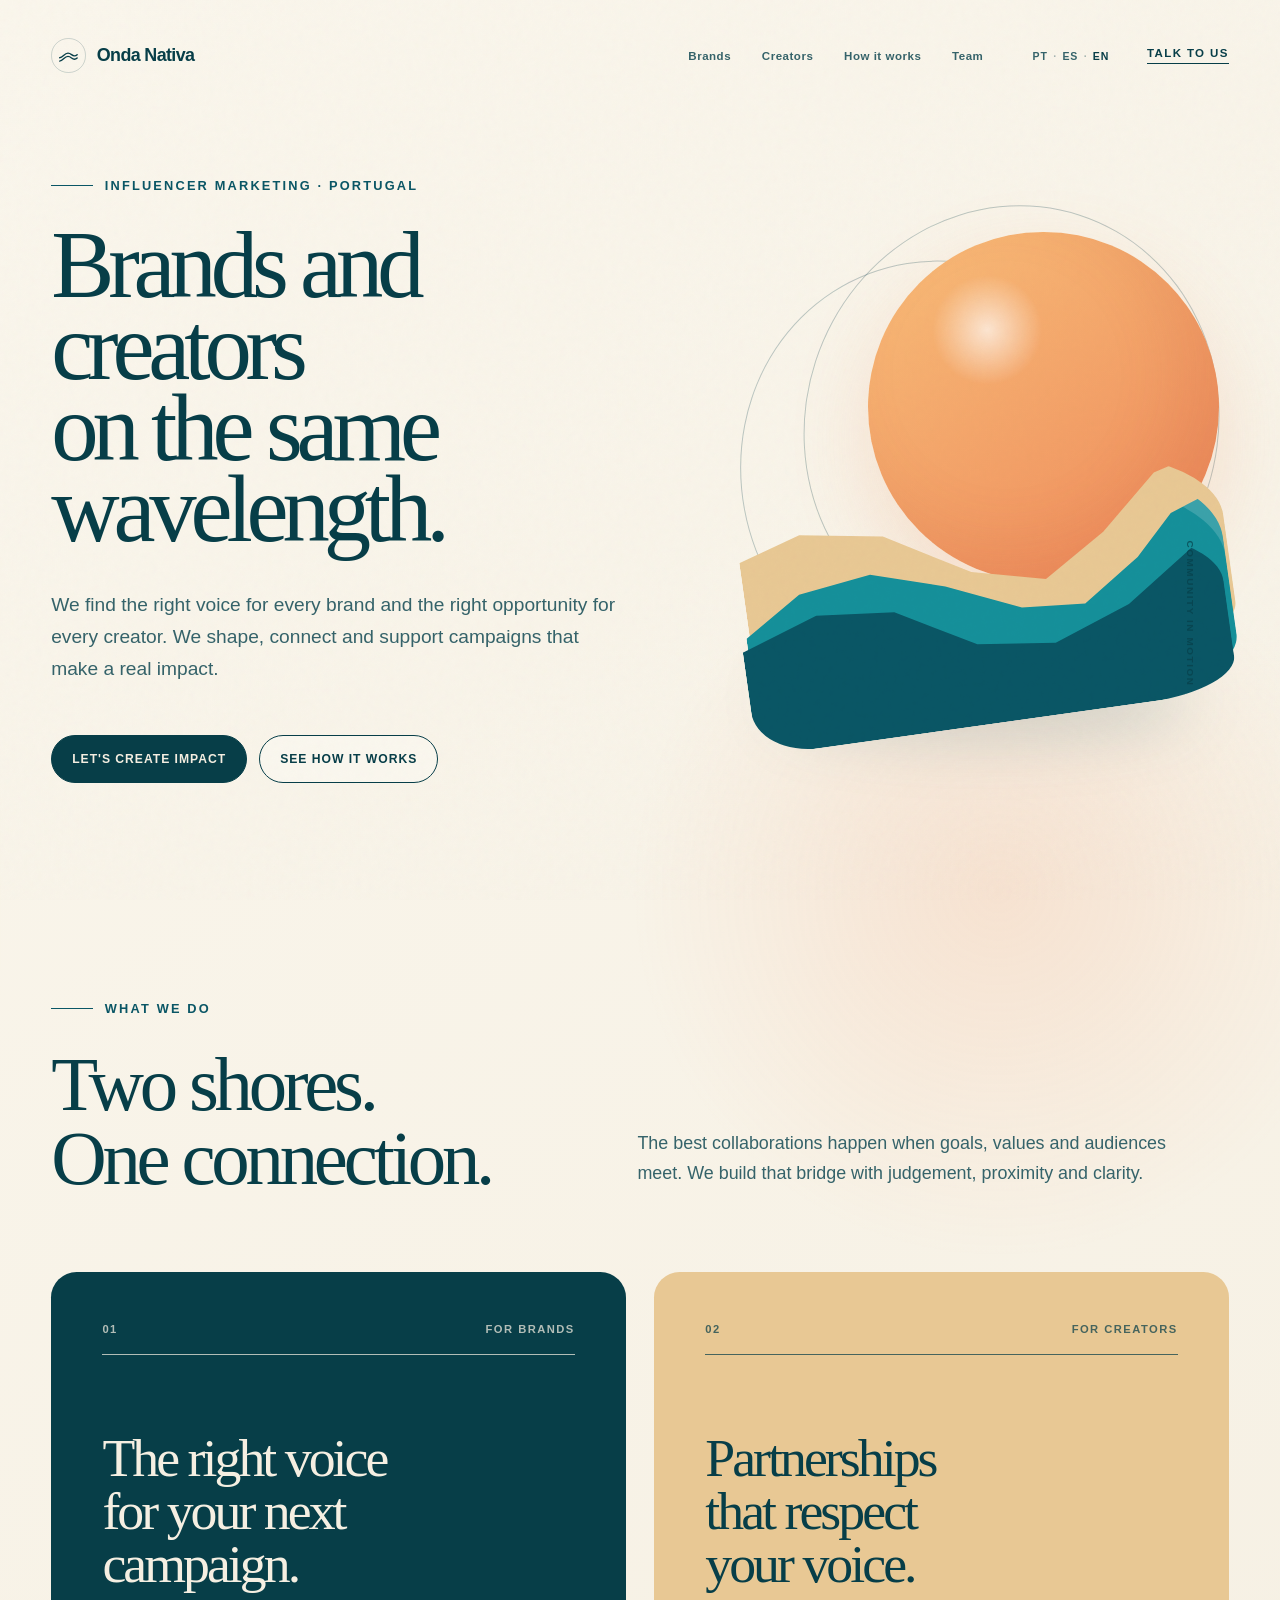
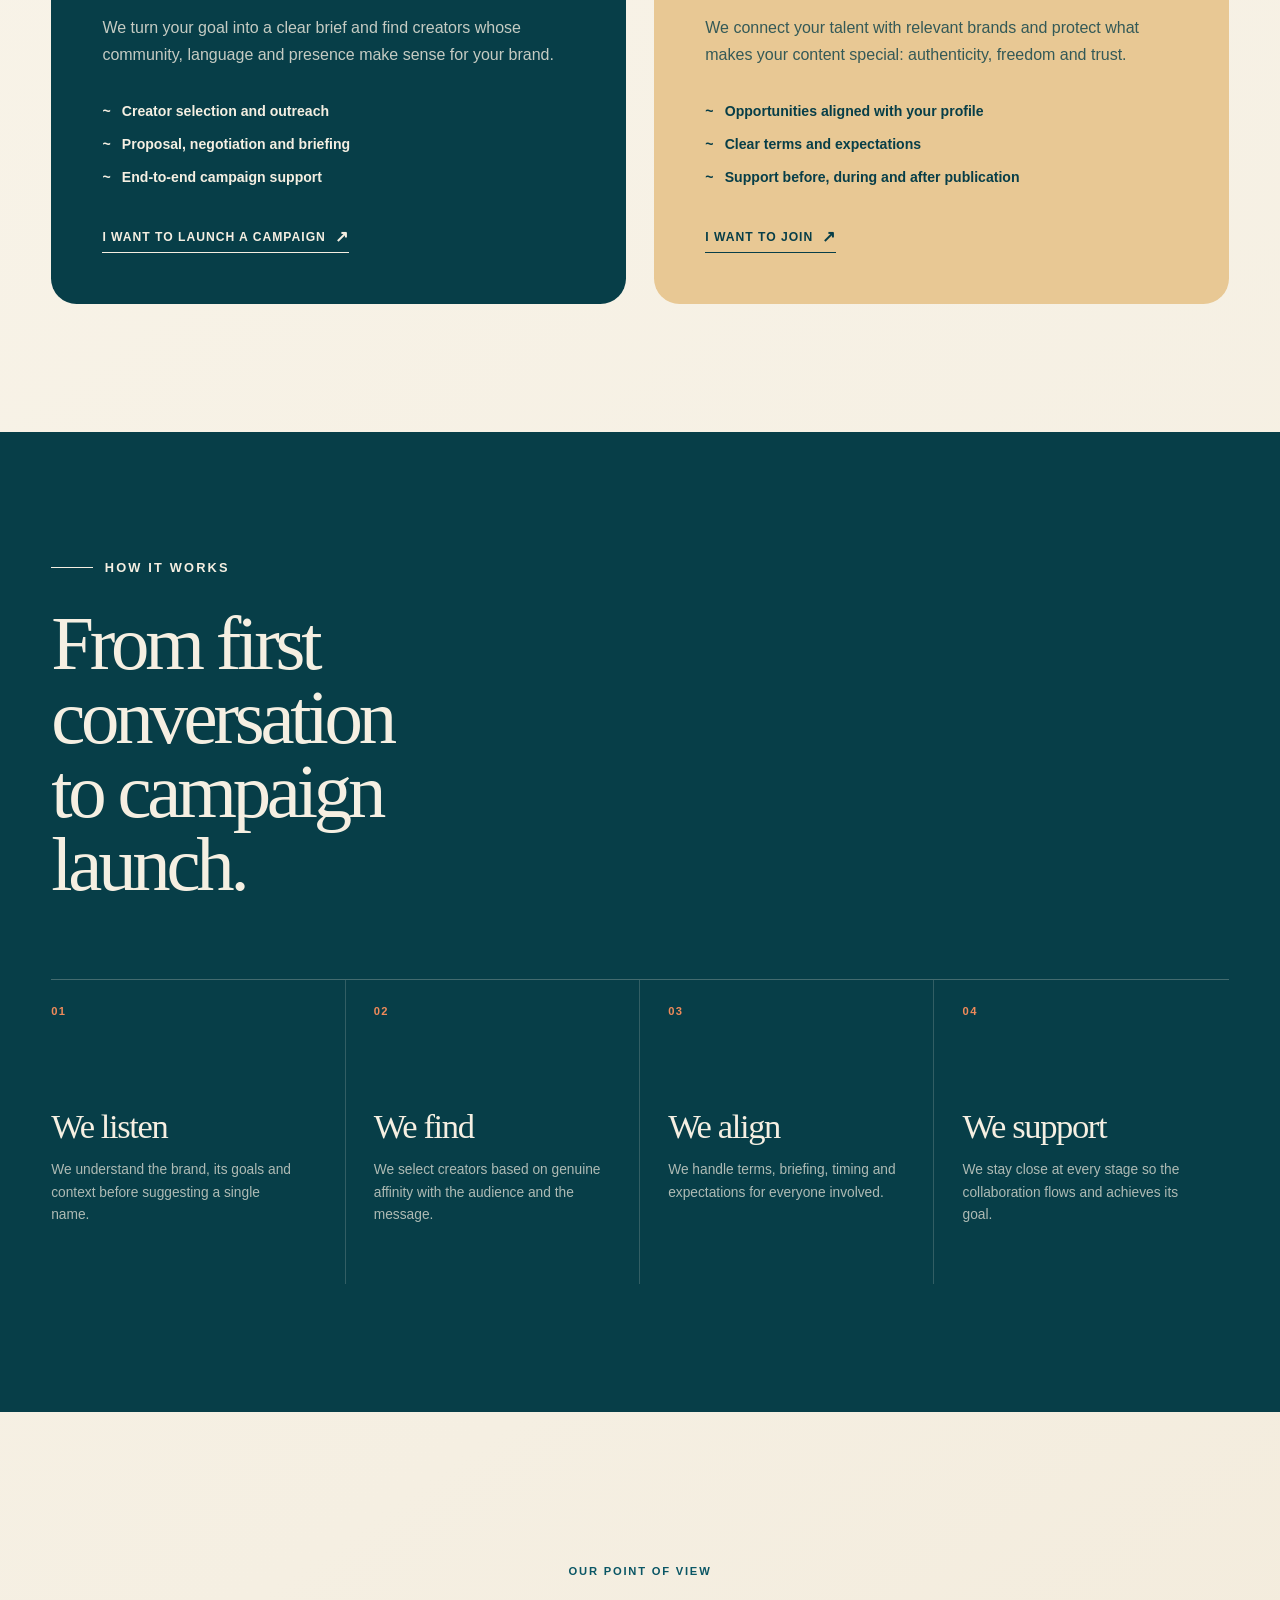
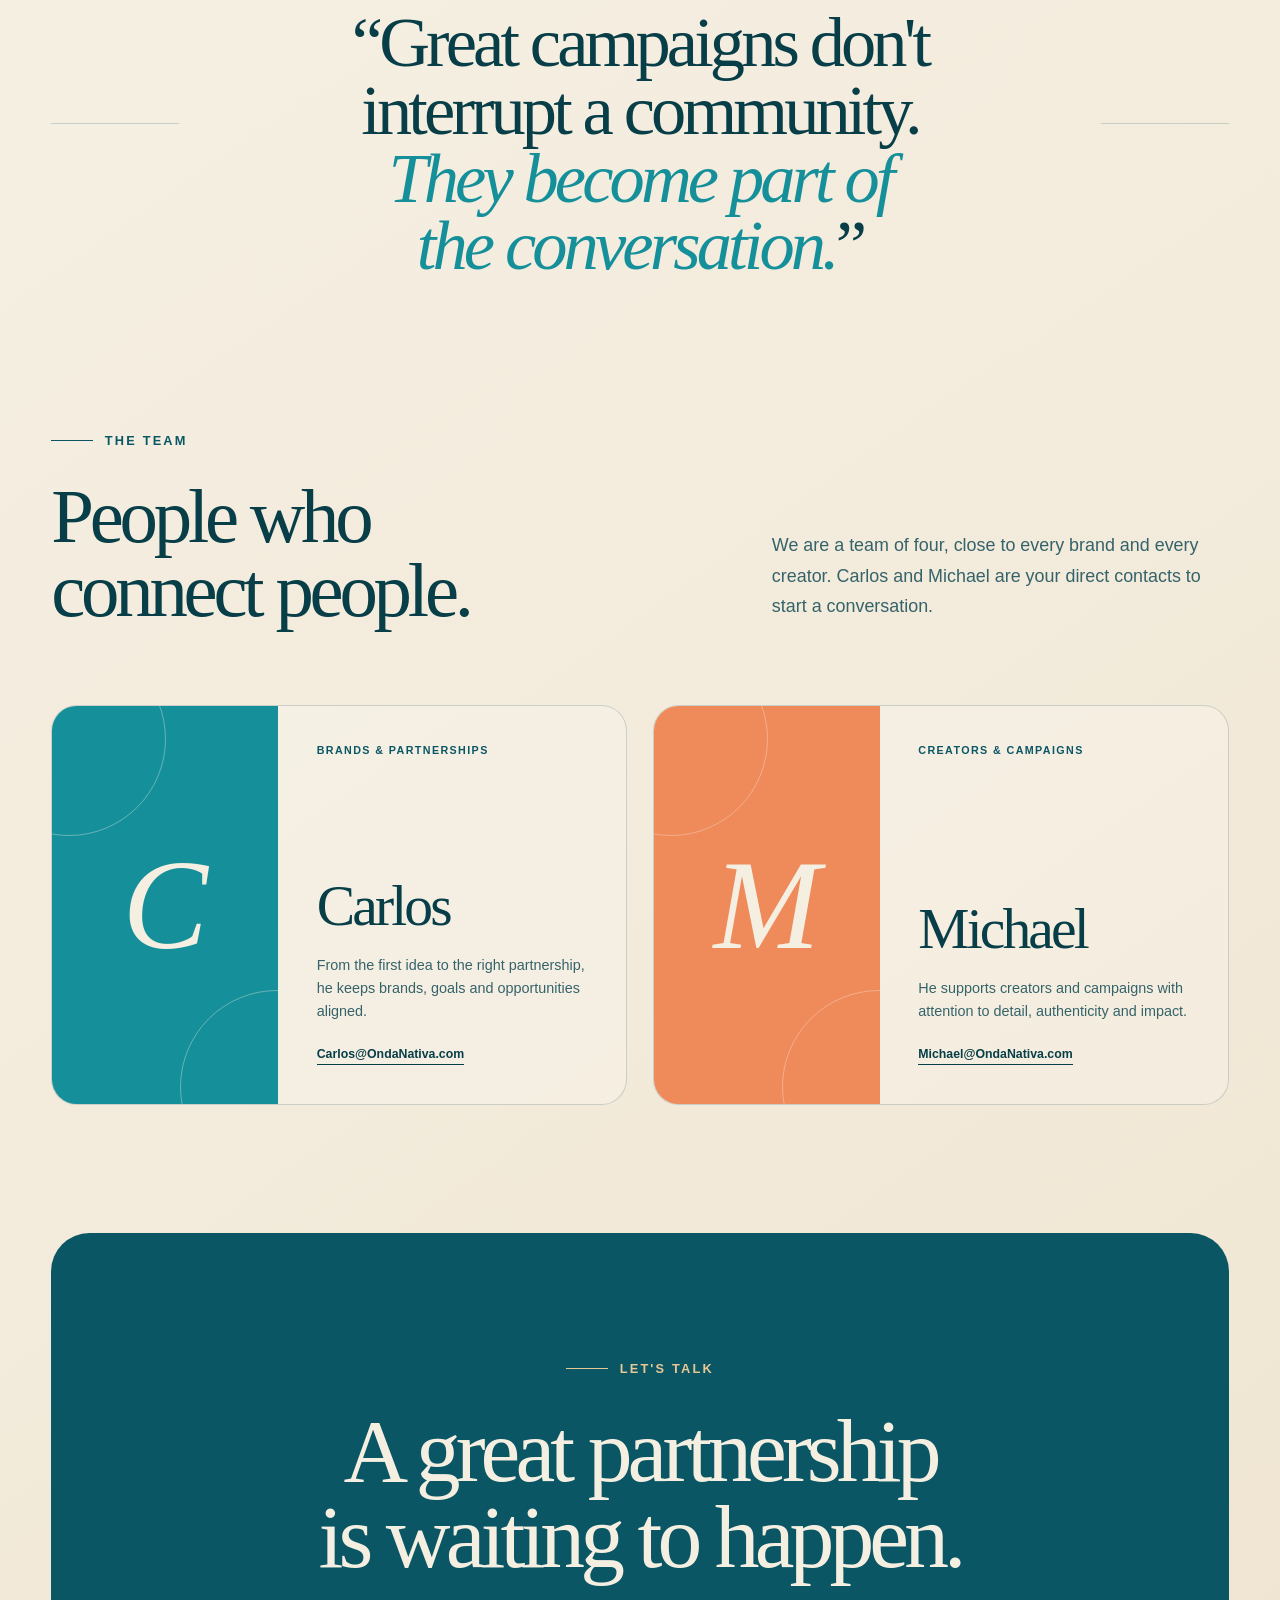
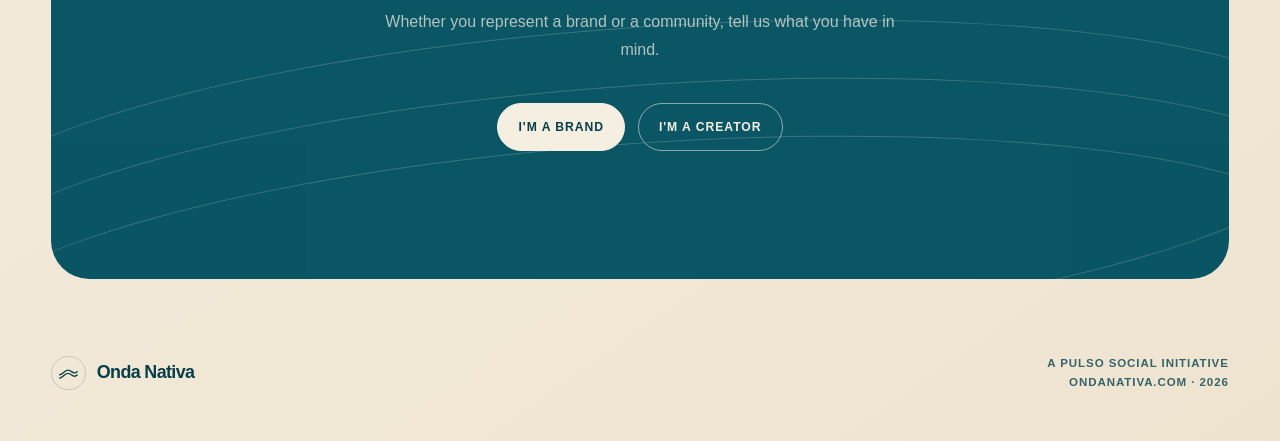
==== en/index.html @ 3ac91bf6 "Add automatic multilingual site" ====
<!doctype html>
<html lang="en">
  <head>
    <meta charset="utf-8" />
    <meta name="viewport" content="width=device-width, initial-scale=1" />
    <meta name="theme-color" content="#0a4e59" />
    <meta
      name="description"
      content="Onda Nativa connects brands with creators and turns strong partnerships into campaigns with real impact."
    />

    <meta property="og:type" content="website" />
    <meta property="og:locale" content="en_GB" />
    <meta property="og:url" content="https://ondanativa.com/en/" />
    <meta property="og:site_name" content="Onda Nativa" />
    <meta property="og:title" content="Onda Nativa · Brands and creators on the same wavelength" />
    <meta
      property="og:description"
      content="We connect brands with creators and support every campaign from first contact to final result."
    />
    <meta property="og:image" content="https://ondanativa.com/assets/og.png" />
    <meta property="og:image:width" content="1200" />
    <meta property="og:image:height" content="630" />
    <meta property="og:image:alt" content="Onda Nativa — A new wave is taking shape." />

    <meta name="twitter:card" content="summary_large_image" />
    <meta name="twitter:title" content="Onda Nativa · Brands and creators on the same wavelength" />
    <meta
      name="twitter:description"
      content="We connect brands with creators and support every campaign from first contact to final result."
    />
    <meta name="twitter:image" content="https://ondanativa.com/assets/og.png" />

    <title>Onda Nativa · Pulso Social</title>
    <link rel="canonical" href="https://ondanativa.com/en/" />
    <link rel="alternate" hreflang="pt" href="https://ondanativa.com/" />
    <link rel="alternate" hreflang="es" href="https://ondanativa.com/es/" />
    <link rel="alternate" hreflang="en" href="https://ondanativa.com/en/" />
    <link rel="alternate" hreflang="x-default" href="https://ondanativa.com/" />
    <link rel="icon" href="../assets/favicon.svg" type="image/svg+xml" />
    <link rel="stylesheet" href="../styles.css" />
    <script src="../language.js"></script>
  </head>

  <body>
    <a class="skip-link" href="#content">Skip to content</a>

    <div class="site-shell">
      <header class="site-header" aria-label="Header">
        <a class="brand" href="./" aria-label="Onda Nativa, home page">
          <span class="brand-mark" aria-hidden="true">
            <svg viewBox="0 0 48 48" role="img">
              <path d="M7 28.5c6.8 0 8.7-9 16.2-9 6 0 7.5 5.5 12.3 5.5 2.2 0 4-.9 5.5-2.4" />
              <path d="M7 35c6.8 0 8.7-9 16.2-9 6 0 7.5 5.5 12.3 5.5 2.2 0 4-.9 5.5-2.4" />
            </svg>
          </span>
          <span>Onda Nativa</span>
        </a>

        <nav class="site-nav" aria-label="Main navigation">
          <a href="#for-brands">Brands</a>
          <a href="#for-creators">Creators</a>
          <a href="#how-it-works">How it works</a>
          <a href="#team">Team</a>
        </nav>

        <div class="language-switcher" aria-label="Choose language">
          <a href="../" data-language="pt" lang="pt">PT</a>
          <span aria-hidden="true">·</span>
          <a href="../es/" data-language="es" lang="es">ES</a>
          <span aria-hidden="true">·</span>
          <a href="./" data-language="en" lang="en" aria-current="page">EN</a>
        </div>

        <a class="header-contact" href="mailto:carlos@ondanativa.com">Talk to us</a>
      </header>

      <main id="content">
        <section class="hero" aria-labelledby="main-title">
          <div class="hero-copy">
            <p class="eyebrow">Influencer marketing · Portugal</p>
            <h1 id="main-title">Brands and creators<br />on the same wavelength.</h1>
            <p class="intro">
              We find the right voice for every brand and the right opportunity for every creator.
              We shape, connect and support campaigns that make a real impact.
            </p>

            <div class="hero-actions" aria-label="Start a conversation">
              <a class="button button-primary" href="mailto:carlos@ondanativa.com?subject=I%20want%20to%20work%20with%20Onda%20Nativa">Let's create impact</a>
              <a class="button button-secondary" href="#how-it-works">See how it works</a>
            </div>
          </div>

          <div class="hero-art" aria-hidden="true">
            <div class="sun"></div>
            <div class="wave wave-back"></div>
            <div class="wave wave-middle"></div>
            <div class="wave wave-front"></div>
            <span class="orbit orbit-one"></span>
            <span class="orbit orbit-two"></span>
            <p class="art-note">community in motion</p>
          </div>
        </section>

        <section class="bridge-section page-section" aria-labelledby="bridge-title">
          <div class="section-heading">
            <p class="eyebrow">What we do</p>
            <h2 id="bridge-title">Two shores.<br />One connection.</h2>
            <p>
              The best collaborations happen when goals, values and audiences meet. We build that
              bridge with judgement, proximity and clarity.
            </p>
          </div>

          <div class="audience-grid">
            <article class="audience-card audience-card-brand" id="for-brands">
              <div class="card-topline">
                <span>01</span>
                <span>For brands</span>
              </div>
              <h3>The right voice for your next campaign.</h3>
              <p>
                We turn your goal into a clear brief and find creators whose community, language and
                presence make sense for your brand.
              </p>
              <ul>
                <li>Creator selection and outreach</li>
                <li>Proposal, negotiation and briefing</li>
                <li>End-to-end campaign support</li>
              </ul>
              <a class="text-link" href="mailto:carlos@ondanativa.com?subject=I%20am%20a%20brand%20planning%20a%20campaign">I want to launch a campaign <span aria-hidden="true">↗</span></a>
            </article>

            <article class="audience-card audience-card-creator" id="for-creators">
              <div class="card-topline">
                <span>02</span>
                <span>For creators</span>
              </div>
              <h3>Partnerships that respect your voice.</h3>
              <p>
                We connect your talent with relevant brands and protect what makes your content
                special: authenticity, freedom and trust.
              </p>
              <ul>
                <li>Opportunities aligned with your profile</li>
                <li>Clear terms and expectations</li>
                <li>Support before, during and after publication</li>
              </ul>
              <a class="text-link" href="mailto:michael@ondanativa.com?subject=I%20am%20a%20creator%20interested%20in%20Onda%20Nativa">I want to join <span aria-hidden="true">↗</span></a>
            </article>
          </div>
        </section>

        <section class="process-section page-section" id="how-it-works" aria-labelledby="process-title">
          <div class="section-heading section-heading-light">
            <p class="eyebrow">How it works</p>
            <h2 id="process-title">From first conversation<br />to campaign launch.</h2>
          </div>

          <ol class="process-list">
            <li>
              <span class="process-number">01</span>
              <div>
                <h3>We listen</h3>
                <p>We understand the brand, its goals and context before suggesting a single name.</p>
              </div>
            </li>
            <li>
              <span class="process-number">02</span>
              <div>
                <h3>We find</h3>
                <p>We select creators based on genuine affinity with the audience and the message.</p>
              </div>
            </li>
            <li>
              <span class="process-number">03</span>
              <div>
                <h3>We align</h3>
                <p>We handle terms, briefing, timing and expectations for everyone involved.</p>
              </div>
            </li>
            <li>
              <span class="process-number">04</span>
              <div>
                <h3>We support</h3>
                <p>We stay close at every stage so the collaboration flows and achieves its goal.</p>
              </div>
            </li>
          </ol>
        </section>

        <section class="belief-section page-section" aria-label="Our point of view">
          <p class="belief-kicker">Our point of view</p>
          <blockquote>
            “Great campaigns don't interrupt a community. <em>They become part of the conversation.</em>”
          </blockquote>
        </section>

        <section class="team-section page-section" id="team" aria-labelledby="team-title">
          <div class="section-heading team-heading">
            <div>
              <p class="eyebrow">The team</p>
              <h2 id="team-title">People who connect people.</h2>
            </div>
            <p>
              We are a team of four, close to every brand and every creator. Carlos and Michael are
              your direct contacts to start a conversation.
            </p>
          </div>

          <div class="team-grid">
            <article class="team-card">
              <div class="member-symbol" aria-hidden="true"><span>C</span></div>
              <div class="member-copy">
                <p class="member-role">Brands &amp; Partnerships</p>
                <h3>Carlos</h3>
                <p>From the first idea to the right partnership, he keeps brands, goals and opportunities aligned.</p>
                <a href="mailto:carlos@ondanativa.com">Carlos@OndaNativa.com</a>
              </div>
            </article>

            <article class="team-card team-card-alt">
              <div class="member-symbol" aria-hidden="true"><span>M</span></div>
              <div class="member-copy">
                <p class="member-role">Creators &amp; Campaigns</p>
                <h3>Michael</h3>
                <p>He supports creators and campaigns with attention to detail, authenticity and impact.</p>
                <a href="mailto:michael@ondanativa.com">Michael@OndaNativa.com</a>
              </div>
            </article>
          </div>
        </section>

        <section class="contact-section page-section" aria-labelledby="contact-title">
          <div class="contact-wave" aria-hidden="true">
            <span></span><span></span><span></span>
          </div>
          <p class="eyebrow">Let's talk</p>
          <h2 id="contact-title">A great partnership<br />is waiting to happen.</h2>
          <p>Whether you represent a brand or a community, tell us what you have in mind.</p>
          <div class="contact-actions">
            <a class="button button-cream" href="mailto:carlos@ondanativa.com?subject=I%20represent%20a%20brand">I'm a brand</a>
            <a class="button button-outline-light" href="mailto:michael@ondanativa.com?subject=I%20am%20a%20creator">I'm a creator</a>
          </div>
        </section>
      </main>

      <footer class="site-footer">
        <a class="brand footer-brand" href="./" aria-label="Onda Nativa, home page">
          <span class="brand-mark" aria-hidden="true">
            <svg viewBox="0 0 48 48" role="img">
              <path d="M7 28.5c6.8 0 8.7-9 16.2-9 6 0 7.5 5.5 12.3 5.5 2.2 0 4-.9 5.5-2.4" />
              <path d="M7 35c6.8 0 8.7-9 16.2-9 6 0 7.5 5.5 12.3 5.5 2.2 0 4-.9 5.5-2.4" />
            </svg>
          </span>
          <span>Onda Nativa</span>
        </a>
        <div class="footer-meta">
          <p>A Pulso Social initiative</p>
          <p>ondanativa.com <span aria-hidden="true">·</span> 2026</p>
        </div>
      </footer>
    </div>
  </body>
</html>
---- styles.css ----
:root {
  color-scheme: light;
  --ink: #073e48;
  --ink-soft: #35636a;
  --cream: #f5efe2;
  --sand: #e8c894;
  --sun: #ef8a5a;
  --sea: #15909a;
  --sea-deep: #0a5665;
  --line: rgba(7, 62, 72, 0.18);
  --page-padding: clamp(1.25rem, 4vw, 4.5rem);
}

* {
  box-sizing: border-box;
}

html {
  min-width: 320px;
  background: var(--cream);
  scroll-behavior: smooth;
}

body {
  min-height: 100vh;
  min-height: 100svh;
  margin: 0;
  color: var(--ink);
  background:
    radial-gradient(circle at 78% 17%, rgba(239, 138, 90, 0.16), transparent 23rem),
    linear-gradient(145deg, #faf6ec 0%, var(--cream) 55%, #efe4d0 100%);
  font-family: Inter, ui-sans-serif, -apple-system, BlinkMacSystemFont, "Segoe UI", sans-serif;
  text-rendering: optimizeLegibility;
}

body::before {
  position: fixed;
  inset: 0;
  z-index: 2;
  pointer-events: none;
  content: "";
  opacity: 0.17;
  background-image: url("data:image/svg+xml,%3Csvg viewBox='0 0 160 160' xmlns='http://www.w3.org/2000/svg'%3E%3Cfilter id='n'%3E%3CfeTurbulence type='fractalNoise' baseFrequency='.88' numOctaves='3' stitchTiles='stitch'/%3E%3C/filter%3E%3Crect width='100%25' height='100%25' filter='url(%23n)' opacity='.16'/%3E%3C/svg%3E");
  mix-blend-mode: multiply;
}

a {
  color: inherit;
}

.skip-link {
  position: fixed;
  top: 0.75rem;
  left: 0.75rem;
  z-index: 20;
  padding: 0.65rem 0.9rem;
  border-radius: 999px;
  background: var(--ink);
  color: white;
  font-size: 0.875rem;
  transform: translateY(-180%);
  transition: transform 160ms ease;
}

.skip-link:focus {
  transform: translateY(0);
}

.site-shell {
  position: relative;
  z-index: 1;
  display: grid;
  grid-template-rows: auto 1fr auto;
  width: 100%;
  min-height: 100vh;
  min-height: 100svh;
  overflow: hidden;
}

.site-header,
.site-footer {
  display: flex;
  align-items: center;
  justify-content: space-between;
  gap: 1rem;
  padding-right: var(--page-padding);
  padding-left: var(--page-padding);
}

.site-header {
  padding-top: clamp(1.35rem, 3vw, 2.6rem);
  padding-bottom: 1rem;
  animation: rise-in 800ms 80ms both cubic-bezier(0.22, 1, 0.36, 1);
}

.site-nav {
  display: flex;
  align-items: center;
  gap: clamp(1rem, 2.4vw, 2.3rem);
  margin-left: auto;
  margin-right: clamp(1rem, 2.6vw, 2.6rem);
}

.site-nav a {
  color: var(--ink-soft);
  font-size: 0.72rem;
  font-weight: 720;
  letter-spacing: 0.045em;
  text-decoration: none;
  transition: color 160ms ease;
}

.site-nav a:hover {
  color: var(--ink);
}

.language-switcher {
  display: inline-flex;
  align-items: center;
  gap: 0.34rem;
  margin-right: clamp(0.8rem, 1.7vw, 1.6rem);
  color: rgba(7, 62, 72, 0.35);
  font-size: 0.66rem;
  font-weight: 800;
  letter-spacing: 0.08em;
}

.language-switcher a {
  color: var(--ink-soft);
  text-decoration: none;
  transition: color 160ms ease;
}

.language-switcher a:hover,
.language-switcher a[aria-current="page"] {
  color: var(--ink);
}

.brand {
  display: inline-flex;
  align-items: center;
  gap: 0.7rem;
  color: var(--ink);
  font-size: clamp(1rem, 1.4vw, 1.2rem);
  font-weight: 750;
  letter-spacing: -0.035em;
  text-decoration: none;
}

.brand-mark {
  display: grid;
  width: 2.15rem;
  height: 2.15rem;
  place-items: center;
  border: 1px solid var(--line);
  border-radius: 50%;
}

.brand-mark svg {
  width: 1.55rem;
  height: 1.55rem;
  fill: none;
  stroke: currentColor;
  stroke-linecap: round;
  stroke-width: 2.6;
}

.status,
.header-contact {
  display: inline-flex;
  align-items: center;
  gap: 0.55rem;
  color: var(--ink-soft);
  font-size: 0.72rem;
  font-weight: 700;
  letter-spacing: 0.12em;
  text-transform: uppercase;
}

.header-contact {
  padding-bottom: 0.2rem;
  border-bottom: 1px solid currentColor;
  color: var(--ink);
  text-decoration: none;
  transition: color 160ms ease;
}

.header-contact:hover {
  color: var(--sea);
}

.status-dot {
  width: 0.5rem;
  height: 0.5rem;
  border-radius: 50%;
  background: var(--sun);
  box-shadow: 0 0 0 0 rgba(239, 138, 90, 0.38);
  animation: pulse 2.8s infinite;
}

.hero {
  position: relative;
  display: grid;
  grid-template-columns: minmax(0, 1.08fr) minmax(19rem, 0.92fr);
  align-items: center;
  gap: clamp(2rem, 6vw, 7rem);
  width: min(100%, 100rem);
  min-height: min(49rem, calc(100svh - 7rem));
  margin: 0 auto;
  padding: clamp(2.5rem, 5vw, 5.5rem) var(--page-padding);
}

.hero-copy {
  position: relative;
  z-index: 3;
  max-width: 51rem;
}

.eyebrow {
  display: flex;
  align-items: center;
  gap: 0.75rem;
  margin: 0 0 clamp(1.3rem, 2.5vw, 2.2rem);
  color: var(--sea-deep);
  font-size: clamp(0.72rem, 1vw, 0.82rem);
  font-weight: 800;
  letter-spacing: 0.17em;
  text-transform: uppercase;
  animation: rise-in 850ms 220ms both cubic-bezier(0.22, 1, 0.36, 1);
}

.eyebrow::before {
  width: 2.6rem;
  height: 1px;
  content: "";
  background: currentColor;
}

h1 {
  max-width: 13ch;
  margin: 0;
  color: var(--ink);
  font-family: Iowan Old Style, Baskerville, "Times New Roman", serif;
  font-size: clamp(3.3rem, 7.4vw, 8rem);
  font-weight: 500;
  letter-spacing: -0.065em;
  line-height: 0.86;
  text-wrap: balance;
  animation: rise-in 950ms 300ms both cubic-bezier(0.22, 1, 0.36, 1);
}

.intro {
  max-width: 36rem;
  margin: clamp(1.8rem, 3vw, 2.7rem) 0 0;
  color: var(--ink-soft);
  font-size: clamp(1.02rem, 1.5vw, 1.28rem);
  line-height: 1.65;
  text-wrap: pretty;
  animation: rise-in 950ms 400ms both cubic-bezier(0.22, 1, 0.36, 1);
}

.coming-soon,
.hero-actions {
  display: inline-flex;
  align-items: stretch;
  margin-top: clamp(2rem, 4vw, 3.6rem);
  overflow: hidden;
  border: 1px solid var(--line);
  border-radius: 999px;
  background: rgba(255, 255, 255, 0.28);
  backdrop-filter: blur(12px);
  animation: rise-in 950ms 500ms both cubic-bezier(0.22, 1, 0.36, 1);
}

.hero-actions {
  gap: 0.75rem;
  border: 0;
  border-radius: 0;
  background: transparent;
  overflow: visible;
  backdrop-filter: none;
}

.button {
  display: inline-flex;
  min-height: 3rem;
  align-items: center;
  justify-content: center;
  padding: 0.85rem 1.25rem;
  border: 1px solid var(--ink);
  border-radius: 999px;
  font-size: 0.76rem;
  font-weight: 800;
  letter-spacing: 0.08em;
  text-decoration: none;
  text-transform: uppercase;
  transition: transform 180ms ease, background-color 180ms ease, color 180ms ease;
}

.button:hover {
  transform: translateY(-2px);
}

.button-primary {
  background: var(--ink);
  color: var(--cream);
}

.button-secondary {
  background: rgba(255, 255, 255, 0.25);
  color: var(--ink);
}

.coming-soon-label,
.coming-soon-text {
  padding: 0.72rem 1rem;
  font-size: 0.74rem;
  line-height: 1;
}

.coming-soon-label {
  background: var(--ink);
  color: var(--cream);
  font-weight: 800;
  letter-spacing: 0.1em;
  text-transform: uppercase;
}

.coming-soon-text {
  color: var(--ink-soft);
  font-weight: 650;
}

.hero-art {
  position: relative;
  width: min(38vw, 34rem);
  aspect-ratio: 0.88;
  justify-self: end;
  isolation: isolate;
  animation: art-in 1.25s 360ms both cubic-bezier(0.22, 1, 0.36, 1);
}

.hero-art::after {
  position: absolute;
  inset: auto 8% 4% 7%;
  z-index: -3;
  height: 13%;
  border-radius: 50%;
  content: "";
  background: rgba(7, 62, 72, 0.17);
  filter: blur(2rem);
}

.sun {
  position: absolute;
  top: 5%;
  right: 2%;
  width: 72%;
  aspect-ratio: 1;
  border-radius: 50%;
  background:
    radial-gradient(circle at 34% 28%, rgba(255, 255, 255, 0.68), transparent 16%),
    linear-gradient(145deg, #f8bd78, var(--sun));
  box-shadow:
    inset -2.3rem -2rem 4rem rgba(194, 74, 52, 0.14),
    0 2rem 5rem rgba(239, 138, 90, 0.2);
}

.wave {
  position: absolute;
  left: 0;
  width: 100%;
  border-radius: 54% 46% 18% 13% / 18% 42% 18% 24%;
  transform: rotate(-8deg);
  transform-origin: center;
}

.wave-back {
  top: 46%;
  height: 39%;
  background: var(--sand);
  clip-path: polygon(0 33%, 13% 24%, 30% 30%, 47% 52%, 62% 60%, 75% 42%, 87% 18%, 100% 10%, 100% 100%, 0 100%);
}

.wave-middle {
  top: 48%;
  height: 44%;
  background: var(--sea);
  clip-path: polygon(0 56%, 12% 41%, 27% 37%, 42% 46%, 57% 59%, 70% 61%, 82% 45%, 90% 29%, 100% 22%, 100% 100%, 0 100%);
  box-shadow: inset 0 1.2rem 0 rgba(255, 255, 255, 0.16);
}

.wave-front {
  top: 60%;
  height: 34%;
  background: var(--sea-deep);
  clip-path: polygon(0 44%, 16% 30%, 32% 34%, 48% 57%, 64% 62%, 80% 47%, 100% 12%, 100% 100%, 0 100%);
}

.orbit {
  position: absolute;
  border: 1px solid rgba(7, 62, 72, 0.25);
  border-radius: 50%;
}

.orbit-one {
  inset: 0 2% 20% 13%;
  z-index: -2;
  transform: rotate(18deg);
}

.orbit-two {
  inset: 10% 16% 11% 0;
  z-index: -2;
  transform: rotate(-21deg);
}

.art-note {
  position: absolute;
  right: -2.2rem;
  bottom: 25%;
  z-index: 4;
  margin: 0;
  color: rgba(7, 62, 72, 0.7);
  font-size: 0.62rem;
  font-weight: 750;
  letter-spacing: 0.16em;
  text-transform: uppercase;
  transform: rotate(90deg);
}

.site-footer {
  padding-top: 1rem;
  padding-bottom: clamp(1.4rem, 3vw, 2.5rem);
  color: var(--ink-soft);
  font-size: 0.72rem;
  font-weight: 650;
  letter-spacing: 0.08em;
  text-transform: uppercase;
  animation: rise-in 800ms 650ms both cubic-bezier(0.22, 1, 0.36, 1);
}

.site-footer p {
  margin: 0;
}

.page-section {
  width: min(100%, 100rem);
  margin: 0 auto;
  padding: clamp(6rem, 10vw, 10rem) var(--page-padding);
}

.section-heading {
  display: grid;
  grid-template-columns: minmax(15rem, 0.9fr) minmax(18rem, 1.1fr);
  column-gap: clamp(3rem, 8vw, 9rem);
  align-items: end;
  margin-bottom: clamp(3rem, 6vw, 6rem);
}

.section-heading .eyebrow {
  grid-column: 1 / -1;
  animation: none;
}

.section-heading h2,
.belief-section blockquote,
.contact-section h2 {
  margin: 0;
  font-family: Iowan Old Style, Baskerville, "Times New Roman", serif;
  font-weight: 500;
  letter-spacing: -0.055em;
  line-height: 0.96;
  text-wrap: balance;
}

.section-heading h2 {
  color: var(--ink);
  font-size: clamp(3rem, 6vw, 6.5rem);
}

.section-heading > p:not(.eyebrow),
.team-heading > p {
  max-width: 34rem;
  margin: 0 0 0.4rem;
  color: var(--ink-soft);
  font-size: clamp(1rem, 1.4vw, 1.2rem);
  line-height: 1.7;
  text-wrap: pretty;
}

.audience-grid {
  display: grid;
  grid-template-columns: repeat(2, minmax(0, 1fr));
  gap: clamp(1rem, 2.2vw, 2rem);
}

.audience-card {
  display: flex;
  min-height: 36rem;
  flex-direction: column;
  padding: clamp(2rem, 4vw, 4.2rem);
  border-radius: clamp(1.25rem, 2vw, 2.2rem);
}

.audience-card-brand {
  background: var(--ink);
  color: var(--cream);
}

.audience-card-creator {
  background: var(--sand);
  color: var(--ink);
}

.card-topline {
  display: flex;
  justify-content: space-between;
  padding-bottom: 1.2rem;
  border-bottom: 1px solid currentColor;
  font-size: 0.7rem;
  font-weight: 800;
  letter-spacing: 0.13em;
  opacity: 0.72;
  text-transform: uppercase;
}

.audience-card h3 {
  max-width: 11ch;
  margin: clamp(3rem, 6vw, 5.5rem) 0 1.5rem;
  font-family: Iowan Old Style, Baskerville, "Times New Roman", serif;
  font-size: clamp(2.35rem, 4.2vw, 4.5rem);
  font-weight: 500;
  letter-spacing: -0.055em;
  line-height: 0.98;
}

.audience-card > p {
  max-width: 33rem;
  margin: 0;
  font-size: 1rem;
  line-height: 1.7;
  opacity: 0.8;
}

.audience-card ul {
  display: grid;
  gap: 0.8rem;
  margin: 2rem 0 2.5rem;
  padding: 0;
  list-style: none;
}

.audience-card li {
  display: flex;
  gap: 0.7rem;
  align-items: flex-start;
  font-size: 0.88rem;
  font-weight: 680;
  line-height: 1.45;
}

.audience-card li::before {
  content: "~";
  font-weight: 800;
}

.text-link {
  display: inline-flex;
  align-items: center;
  align-self: flex-start;
  gap: 0.55rem;
  margin-top: auto;
  padding-bottom: 0.35rem;
  border-bottom: 1px solid currentColor;
  font-size: 0.76rem;
  font-weight: 800;
  letter-spacing: 0.08em;
  text-decoration: none;
  text-transform: uppercase;
}

.text-link span {
  font-size: 1rem;
  transition: transform 160ms ease;
}

.text-link:hover span {
  transform: translate(0.16rem, -0.16rem);
}

.process-section {
  width: 100%;
  max-width: none;
  background: var(--ink);
  color: var(--cream);
}

.process-section > * {
  width: min(100%, calc(100rem - (2 * var(--page-padding))));
  margin-right: auto;
  margin-left: auto;
}

.section-heading-light h2,
.section-heading-light .eyebrow {
  color: var(--cream);
}

.process-list {
  display: grid;
  grid-template-columns: repeat(4, minmax(0, 1fr));
  margin-top: clamp(3rem, 6vw, 6rem);
  margin-bottom: 0;
  padding: 0;
  border-top: 1px solid rgba(245, 239, 226, 0.25);
  list-style: none;
}

.process-list li {
  min-height: 19rem;
  padding: 1.6rem clamp(1rem, 2.2vw, 2rem) 1rem 0;
  border-right: 1px solid rgba(245, 239, 226, 0.18);
}

.process-list li + li {
  padding-left: clamp(1rem, 2.2vw, 2rem);
}

.process-list li:last-child {
  border-right: 0;
}

.process-number {
  display: block;
  color: var(--sun);
  font-size: 0.7rem;
  font-weight: 800;
  letter-spacing: 0.12em;
}

.process-list h3 {
  margin: clamp(4rem, 7vw, 7rem) 0 0.8rem;
  font-family: Iowan Old Style, Baskerville, "Times New Roman", serif;
  font-size: clamp(1.8rem, 2.7vw, 2.8rem);
  font-weight: 500;
  letter-spacing: -0.04em;
}

.process-list p {
  max-width: 15rem;
  margin: 0;
  color: rgba(245, 239, 226, 0.7);
  font-size: 0.86rem;
  line-height: 1.65;
}

.belief-section {
  position: relative;
  padding-top: clamp(7rem, 12vw, 13rem);
  padding-bottom: clamp(7rem, 12vw, 13rem);
  text-align: center;
}

.belief-section::before,
.belief-section::after {
  position: absolute;
  top: 50%;
  width: clamp(3rem, 10vw, 10rem);
  height: 1px;
  content: "";
  background: var(--line);
}

.belief-section::before {
  left: var(--page-padding);
}

.belief-section::after {
  right: var(--page-padding);
}

.belief-kicker {
  margin: 0 0 2rem;
  color: var(--sea-deep);
  font-size: 0.7rem;
  font-weight: 800;
  letter-spacing: 0.16em;
  text-transform: uppercase;
}

.belief-section blockquote {
  max-width: 19ch;
  margin: 0 auto;
  color: var(--ink);
  font-size: clamp(2.8rem, 5.5vw, 5.8rem);
}

.belief-section em {
  color: var(--sea);
  font-weight: 500;
}

.team-section {
  padding-top: 0;
}

.team-heading {
  grid-template-columns: minmax(18rem, 1.15fr) minmax(18rem, 0.85fr);
}

.team-heading .eyebrow {
  grid-column: auto;
}

.team-heading > div .eyebrow {
  animation: none;
}

.team-grid {
  display: grid;
  grid-template-columns: repeat(2, minmax(0, 1fr));
  gap: clamp(1rem, 2vw, 1.8rem);
}

.team-card {
  display: grid;
  grid-template-columns: minmax(9rem, 0.65fr) minmax(15rem, 1fr);
  min-height: 25rem;
  overflow: hidden;
  border: 1px solid var(--line);
  border-radius: clamp(1.25rem, 2vw, 2rem);
  background: rgba(255, 255, 255, 0.22);
}

.member-symbol {
  position: relative;
  display: grid;
  min-height: 100%;
  overflow: hidden;
  place-items: center;
  background: var(--sea);
  color: var(--cream);
}

.team-card-alt .member-symbol {
  background: var(--sun);
}

.member-symbol::before,
.member-symbol::after {
  position: absolute;
  width: 12rem;
  height: 12rem;
  border: 1px solid rgba(245, 239, 226, 0.36);
  border-radius: 50%;
  content: "";
}

.member-symbol::before {
  top: -4rem;
  left: -5rem;
}

.member-symbol::after {
  right: -6rem;
  bottom: -5rem;
}

.member-symbol span {
  font-family: Iowan Old Style, Baskerville, "Times New Roman", serif;
  font-size: clamp(5rem, 10vw, 9rem);
  font-style: italic;
  line-height: 1;
}

.member-copy {
  display: flex;
  flex-direction: column;
  padding: clamp(2rem, 3vw, 3.2rem);
}

.member-role {
  margin: 0;
  color: var(--sea-deep);
  font-size: 0.67rem;
  font-weight: 800;
  letter-spacing: 0.13em;
  text-transform: uppercase;
}

.member-copy h3 {
  margin: auto 0 1rem;
  font-family: Iowan Old Style, Baskerville, "Times New Roman", serif;
  font-size: clamp(2.7rem, 4.5vw, 4.4rem);
  font-weight: 500;
  letter-spacing: -0.05em;
}

.member-copy > p:not(.member-role) {
  margin: 0 0 1.5rem;
  color: var(--ink-soft);
  font-size: 0.9rem;
  line-height: 1.6;
}

.member-copy a {
  align-self: flex-start;
  padding-bottom: 0.2rem;
  border-bottom: 1px solid currentColor;
  color: var(--ink);
  font-size: 0.77rem;
  font-weight: 750;
  text-decoration: none;
}

.contact-section {
  position: relative;
  width: calc(100% - (2 * var(--page-padding)));
  max-width: calc(100rem - (2 * var(--page-padding)));
  overflow: hidden;
  border-radius: clamp(1.5rem, 3vw, 3rem);
  background: var(--sea-deep);
  color: var(--cream);
  text-align: center;
}

.contact-section .eyebrow {
  justify-content: center;
  color: var(--sand);
  animation: none;
}

.contact-section h2 {
  position: relative;
  z-index: 2;
  color: var(--cream);
  font-size: clamp(3.4rem, 7vw, 7rem);
}

.contact-section > p:not(.eyebrow) {
  position: relative;
  z-index: 2;
  max-width: 33rem;
  margin: 1.8rem auto 0;
  color: rgba(245, 239, 226, 0.72);
  font-size: 1rem;
  line-height: 1.7;
}

.contact-actions {
  position: relative;
  z-index: 2;
  display: flex;
  justify-content: center;
  gap: 0.8rem;
  margin-top: 2.5rem;
}

.button-cream {
  border-color: var(--cream);
  background: var(--cream);
  color: var(--ink);
}

.button-outline-light {
  border-color: rgba(245, 239, 226, 0.55);
  color: var(--cream);
}

.contact-wave {
  position: absolute;
  inset: 0;
  opacity: 0.2;
}

.contact-wave span {
  position: absolute;
  left: -10%;
  width: 120%;
  height: 48%;
  border: 1px solid var(--cream);
  border-radius: 50%;
  transform: rotate(-4deg);
}

.contact-wave span:nth-child(1) {
  bottom: -27%;
}

.contact-wave span:nth-child(2) {
  bottom: -18%;
}

.contact-wave span:nth-child(3) {
  bottom: -9%;
}

.site-footer {
  width: min(100%, 100rem);
  margin: 0 auto;
  padding-top: clamp(3rem, 6vw, 6rem);
  padding-bottom: clamp(2rem, 4vw, 4rem);
  animation: none;
}

.footer-brand {
  text-transform: none;
}

.footer-meta {
  display: grid;
  gap: 0.45rem;
  justify-items: end;
}

a:focus-visible {
  outline: 3px solid var(--sun);
  outline-offset: 4px;
}

@keyframes rise-in {
  from {
    opacity: 0;
    transform: translateY(1rem);
  }
  to {
    opacity: 1;
    transform: translateY(0);
  }
}

@keyframes art-in {
  from {
    opacity: 0;
    transform: scale(0.93) rotate(2deg);
  }
  to {
    opacity: 1;
    transform: scale(1) rotate(0);
  }
}

@keyframes pulse {
  0%,
  100% {
    box-shadow: 0 0 0 0 rgba(239, 138, 90, 0.4);
  }
  50% {
    box-shadow: 0 0 0 0.4rem rgba(239, 138, 90, 0);
  }
}

@media (max-width: 980px) {
  .site-nav {
    display: none;
  }

  .process-list {
    grid-template-columns: repeat(2, minmax(0, 1fr));
  }

  .process-list li:nth-child(2) {
    border-right: 0;
  }

  .process-list li:nth-child(n + 3) {
    border-top: 1px solid rgba(245, 239, 226, 0.18);
  }

  .team-card {
    grid-template-columns: 1fr;
  }

  .member-symbol {
    min-height: 14rem;
  }
}

@media (max-width: 800px) {
  .hero {
    grid-template-columns: 1fr;
    align-content: center;
    gap: 1.5rem;
    padding-top: 2rem;
    padding-bottom: 2rem;
  }

  h1 {
    max-width: 9ch;
    font-size: clamp(3.5rem, 15vw, 6.2rem);
  }

  .intro {
    max-width: 31rem;
  }

  .hero-art {
    position: absolute;
    right: -18%;
    bottom: 5%;
    z-index: -1;
    width: min(78vw, 28rem);
    opacity: 0.27;
  }

  .art-note {
    display: none;
  }

  .section-heading,
  .team-heading {
    grid-template-columns: 1fr;
    gap: 1.7rem;
  }

  .section-heading .eyebrow {
    grid-column: auto;
  }

  .audience-grid,
  .team-grid {
    grid-template-columns: 1fr;
  }

  .audience-card {
    min-height: 32rem;
  }

  .belief-section::before,
  .belief-section::after {
    display: none;
  }

  .contact-section {
    width: calc(100% - (2 * var(--page-padding)));
  }
}

@media (max-width: 520px) {
  .status {
    font-size: 0;
  }

  .status-dot {
    width: 0.65rem;
    height: 0.65rem;
  }

  .hero {
    min-height: 68vh;
  }

  .eyebrow {
    letter-spacing: 0.12em;
  }

  .site-footer {
    align-items: flex-start;
    flex-direction: column;
    gap: 0.35rem;
  }

  .header-contact {
    display: none;
  }

  .hero-actions,
  .contact-actions {
    width: 100%;
    align-items: stretch;
    flex-direction: column;
  }

  .button {
    width: 100%;
  }

  .process-list {
    grid-template-columns: 1fr;
  }

  .process-list li,
  .process-list li + li {
    min-height: auto;
    padding: 1.5rem 0 2rem;
    border-right: 0;
    border-top: 1px solid rgba(245, 239, 226, 0.18);
  }

  .process-list li:first-child {
    border-top: 0;
  }

  .process-list h3 {
    margin-top: 2.5rem;
  }

  .site-footer {
    gap: 1.5rem;
  }

  .footer-meta {
    justify-items: start;
  }
}

@media (prefers-reduced-motion: reduce) {
  *,
  *::before,
  *::after {
    scroll-behavior: auto !important;
    animation-duration: 0.01ms !important;
    animation-iteration-count: 1 !important;
  }
}
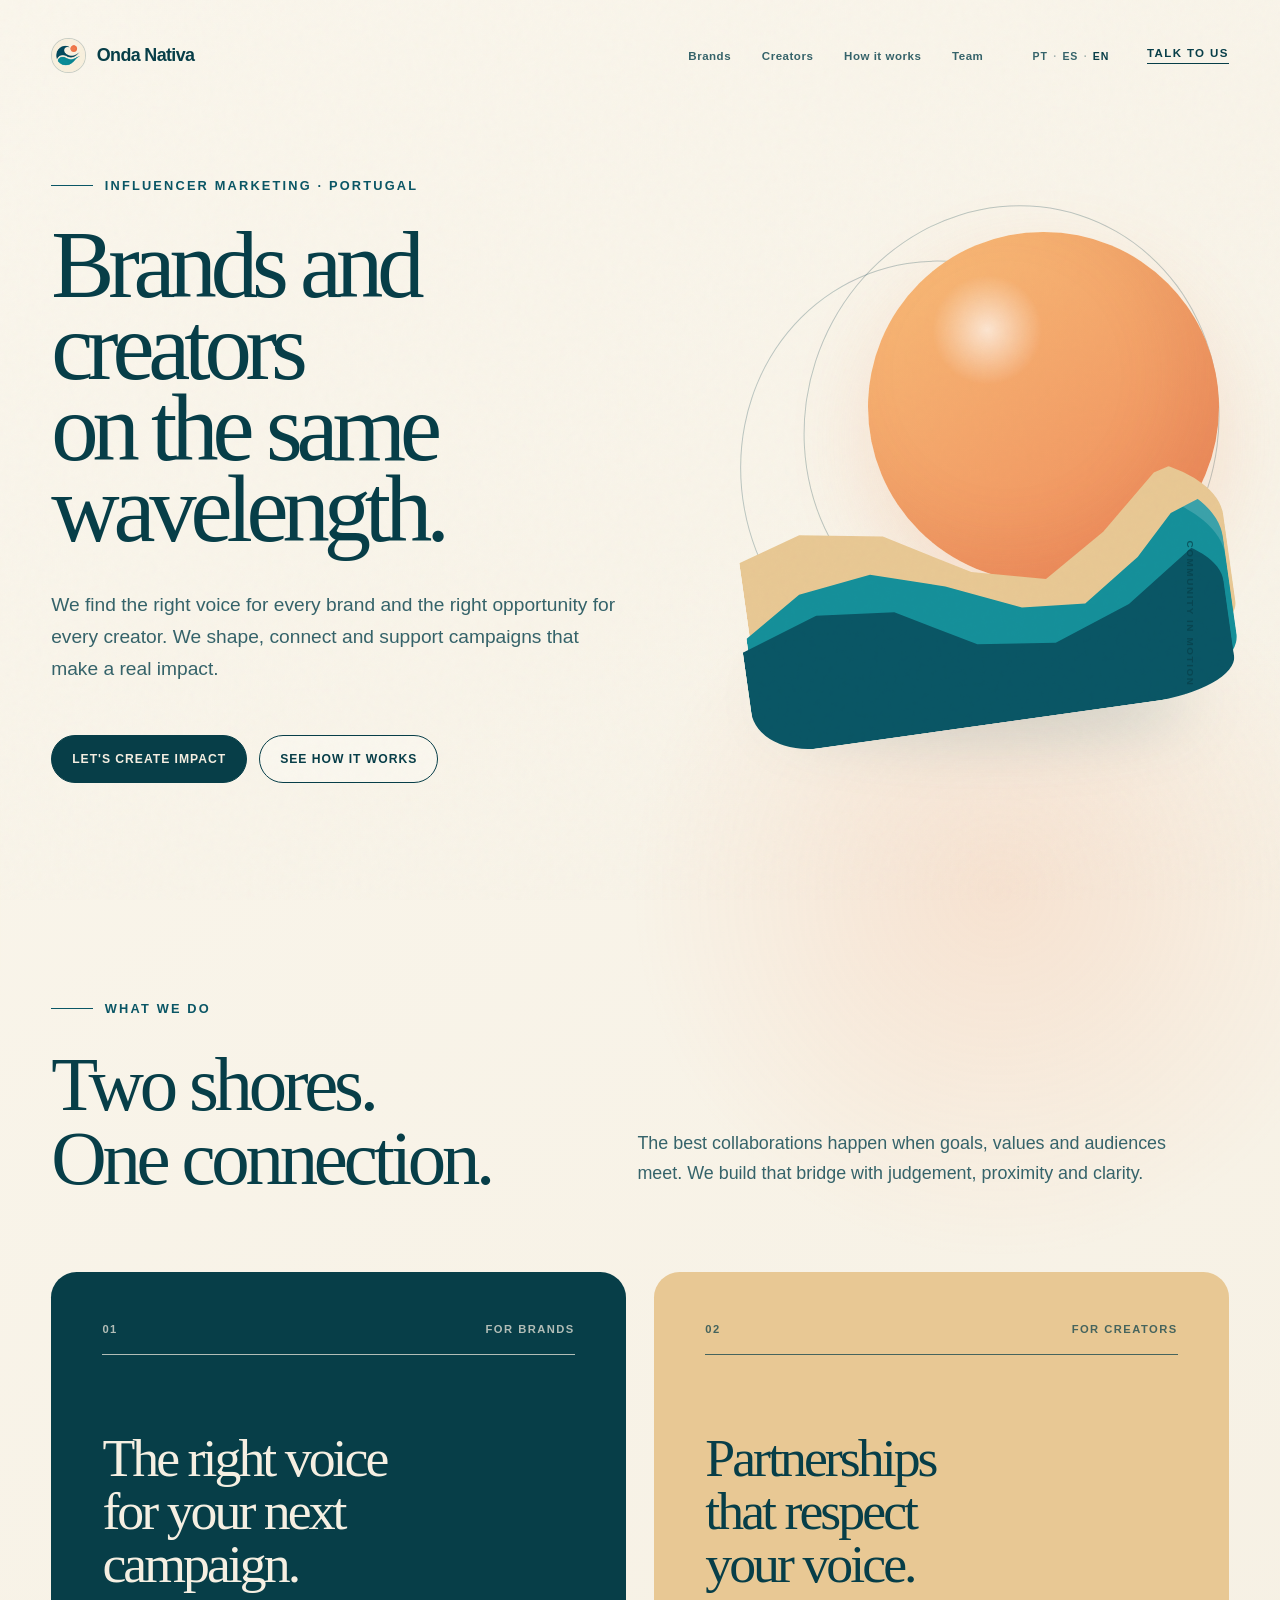
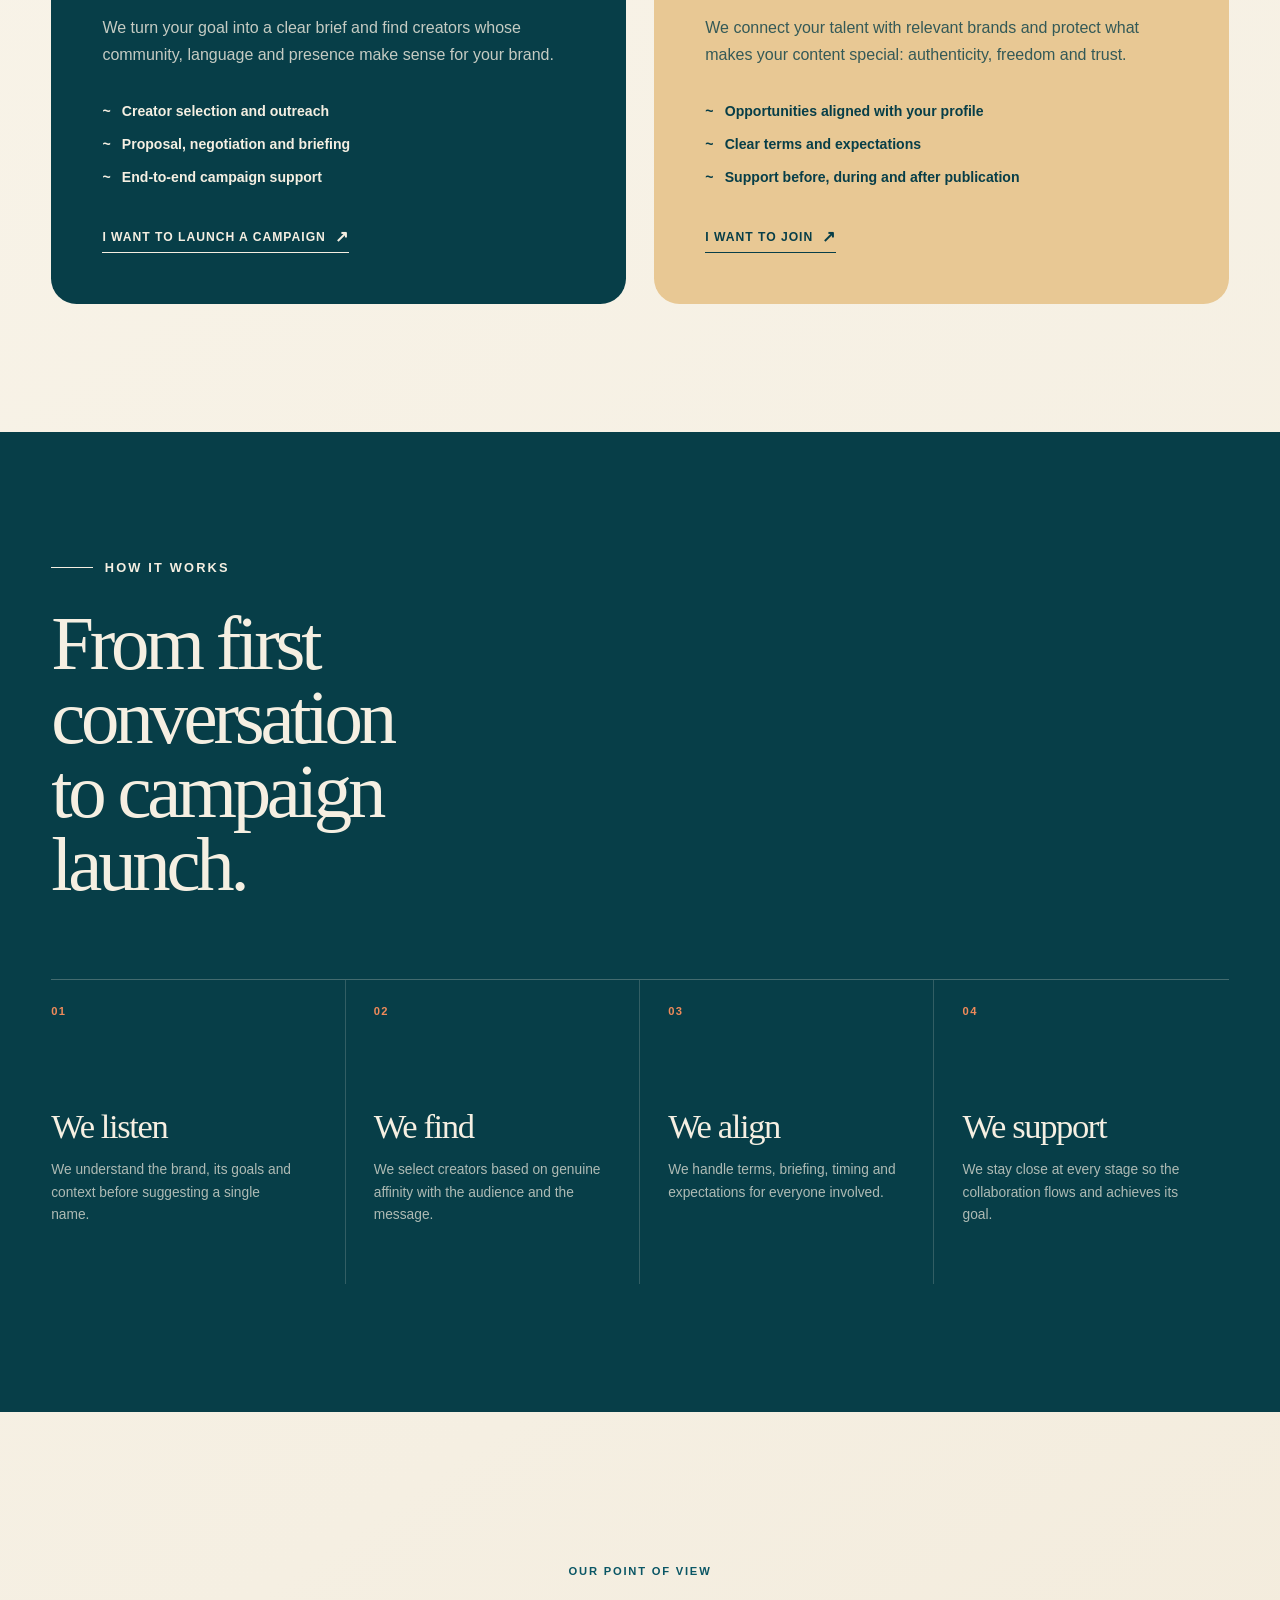
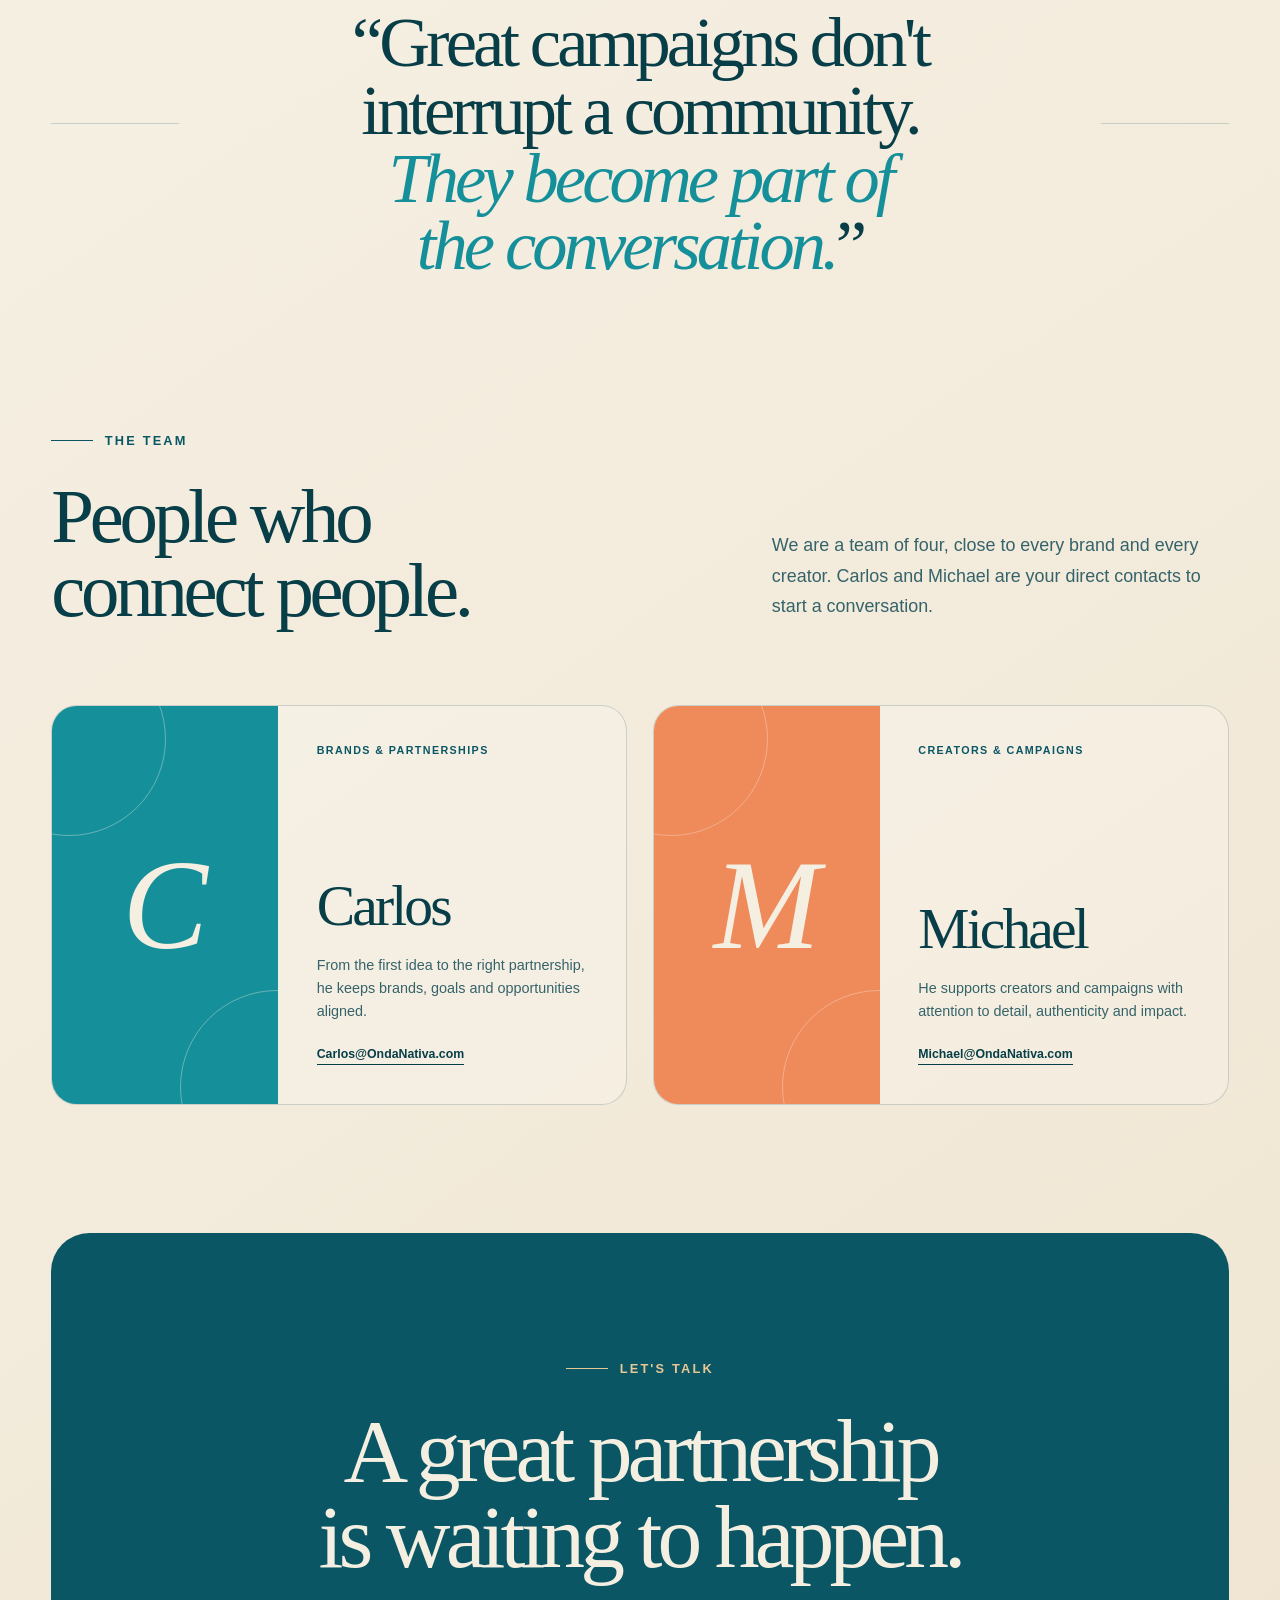
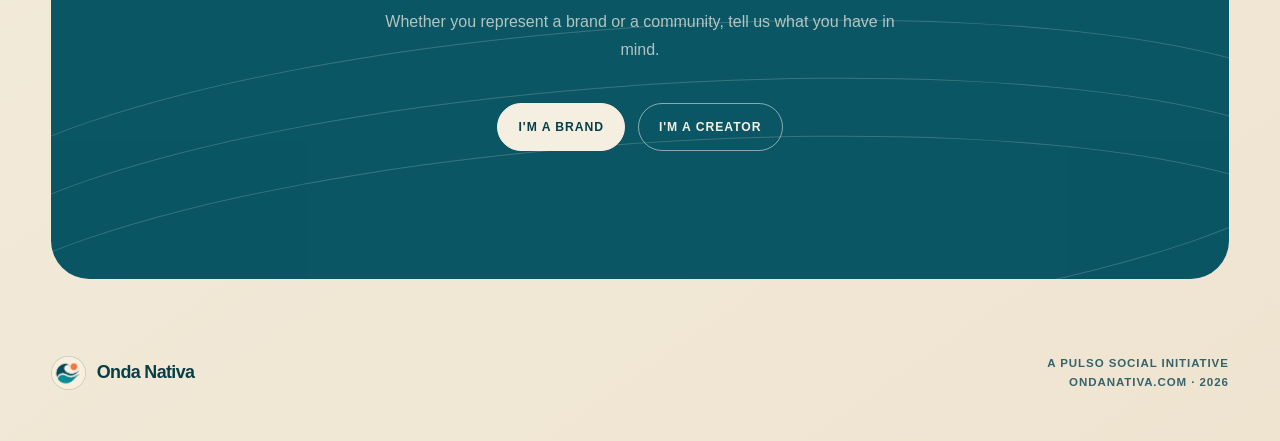
==== commit a1cbe77f: "Use Onda Nativa logo across site" ====
--- a/en/index.html
+++ b/en/index.html
@@ -37,7 +37,8 @@
     <link rel="alternate" hreflang="es" href="https://ondanativa.com/es/" />
     <link rel="alternate" hreflang="en" href="https://ondanativa.com/en/" />
     <link rel="alternate" hreflang="x-default" href="https://ondanativa.com/" />
-    <link rel="icon" href="../assets/favicon.svg" type="image/svg+xml" />
+    <link rel="icon" href="../assets/favicon.png?v=2" type="image/png" sizes="64x64" />
+    <link rel="apple-touch-icon" href="../assets/apple-touch-icon.png?v=2" sizes="180x180" />
     <link rel="stylesheet" href="../styles.css" />
     <script src="../language.js"></script>
   </head>
@@ -49,10 +50,7 @@
       <header class="site-header" aria-label="Header">
         <a class="brand" href="./" aria-label="Onda Nativa, home page">
           <span class="brand-mark" aria-hidden="true">
-            <svg viewBox="0 0 48 48" role="img">
-              <path d="M7 28.5c6.8 0 8.7-9 16.2-9 6 0 7.5 5.5 12.3 5.5 2.2 0 4-.9 5.5-2.4" />
-              <path d="M7 35c6.8 0 8.7-9 16.2-9 6 0 7.5 5.5 12.3 5.5 2.2 0 4-.9 5.5-2.4" />
-            </svg>
+            <img src="../assets/brand/onda-nativa-logo-site-256.png" width="256" height="256" alt="" />
           </span>
           <span>Onda Nativa</span>
         </a>
@@ -248,10 +246,7 @@
       <footer class="site-footer">
         <a class="brand footer-brand" href="./" aria-label="Onda Nativa, home page">
           <span class="brand-mark" aria-hidden="true">
-            <svg viewBox="0 0 48 48" role="img">
-              <path d="M7 28.5c6.8 0 8.7-9 16.2-9 6 0 7.5 5.5 12.3 5.5 2.2 0 4-.9 5.5-2.4" />
-              <path d="M7 35c6.8 0 8.7-9 16.2-9 6 0 7.5 5.5 12.3 5.5 2.2 0 4-.9 5.5-2.4" />
-            </svg>
+            <img src="../assets/brand/onda-nativa-logo-site-256.png" width="256" height="256" alt="" />
           </span>
           <span>Onda Nativa</span>
         </a>
--- a/styles.css
+++ b/styles.css
@@ -151,18 +151,20 @@
   display: grid;
   width: 2.15rem;
   height: 2.15rem;
+  overflow: hidden;
   place-items: center;
   border: 1px solid var(--line);
   border-radius: 50%;
-}
-
-.brand-mark svg {
-  width: 1.55rem;
-  height: 1.55rem;
-  fill: none;
-  stroke: currentColor;
-  stroke-linecap: round;
-  stroke-width: 2.6;
+  background: var(--cream);
+}
+
+.brand-mark img {
+  display: block;
+  width: 100%;
+  height: 100%;
+  border-radius: inherit;
+  object-fit: cover;
+  transform: scale(1.14);
 }
 
 .status,
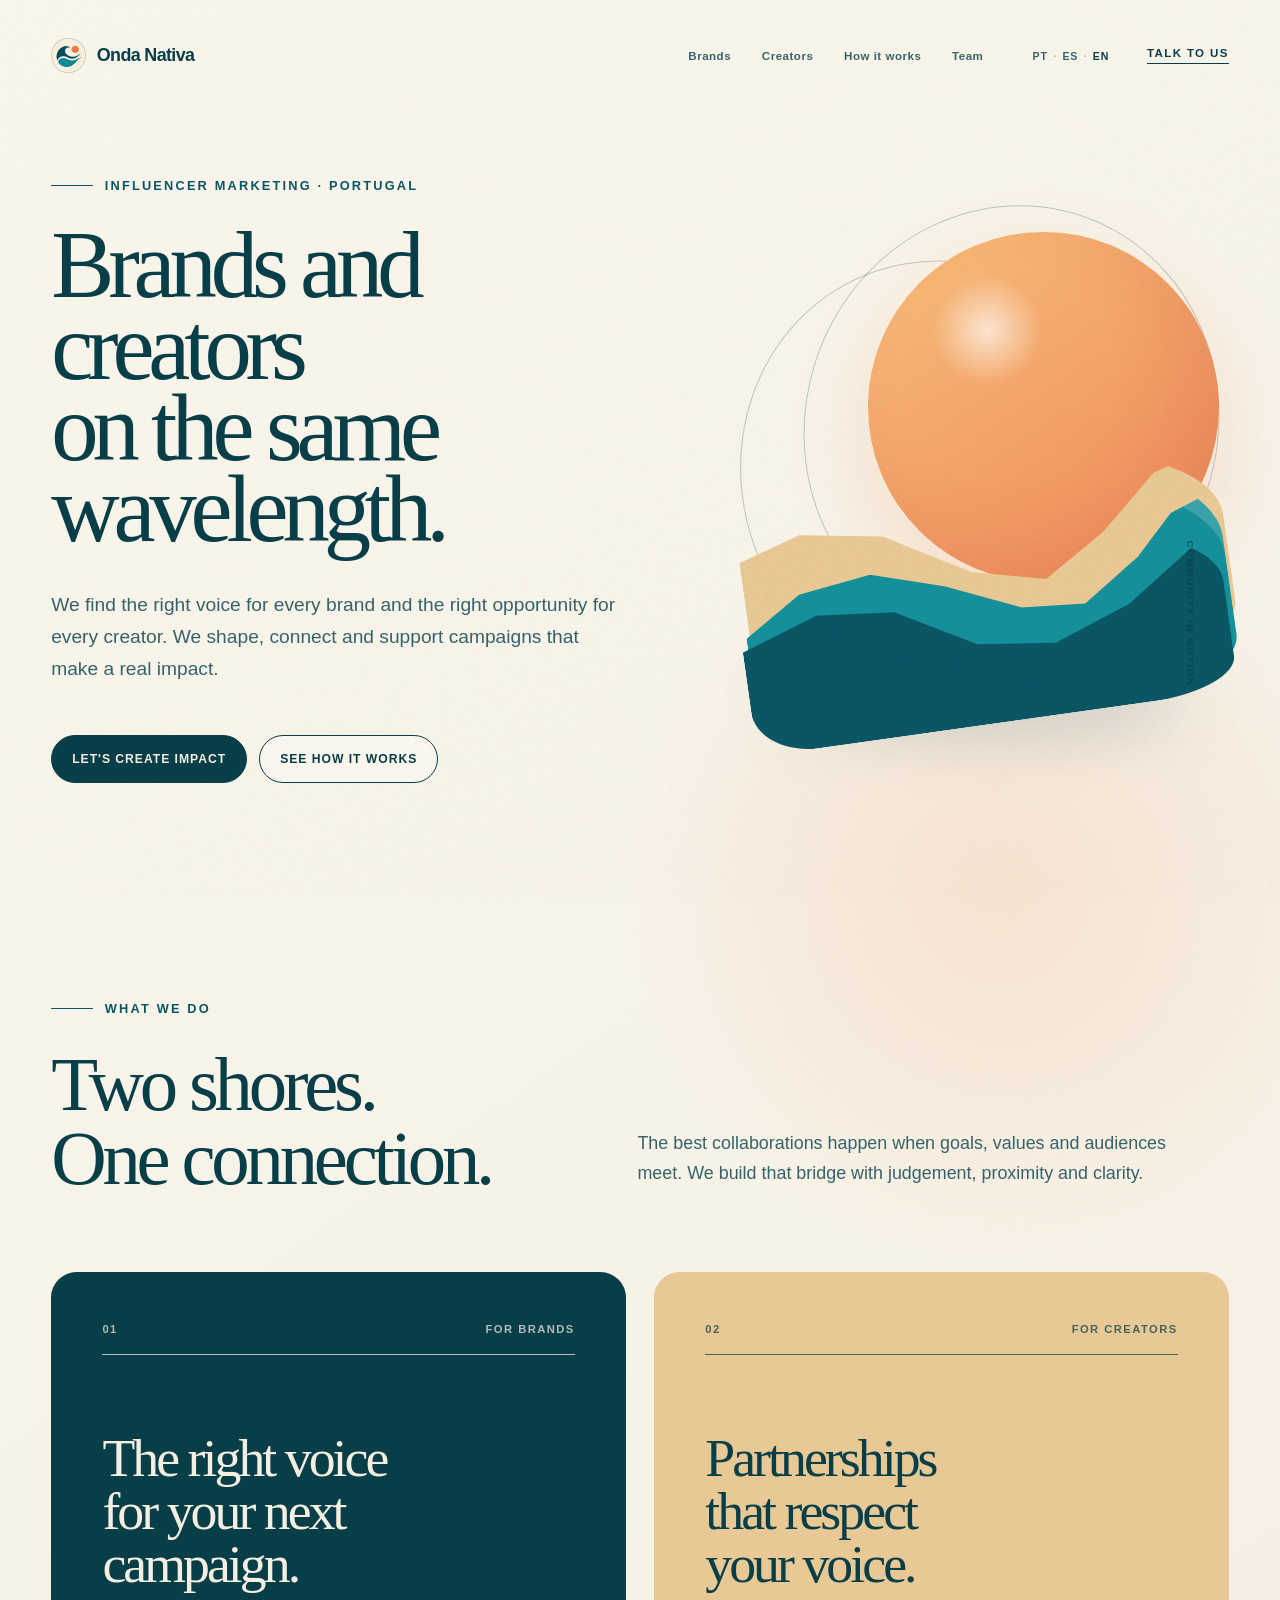
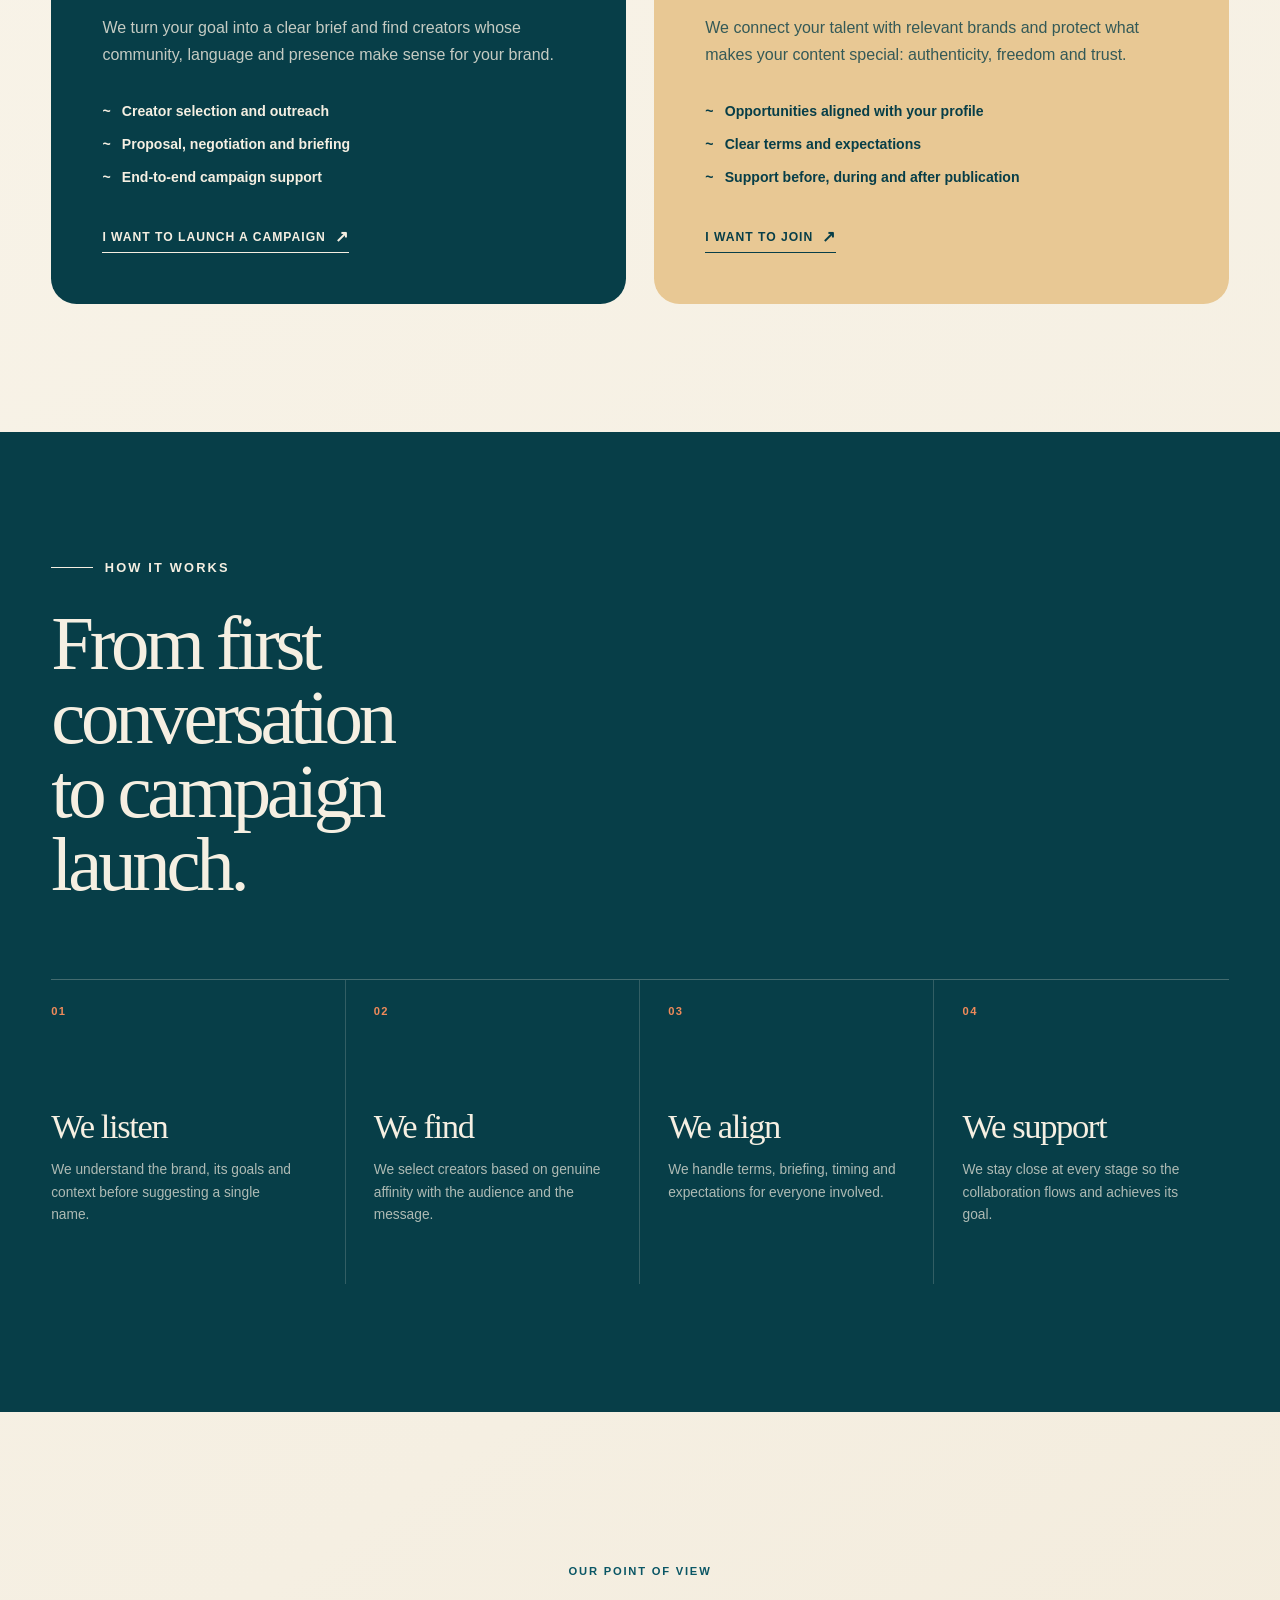
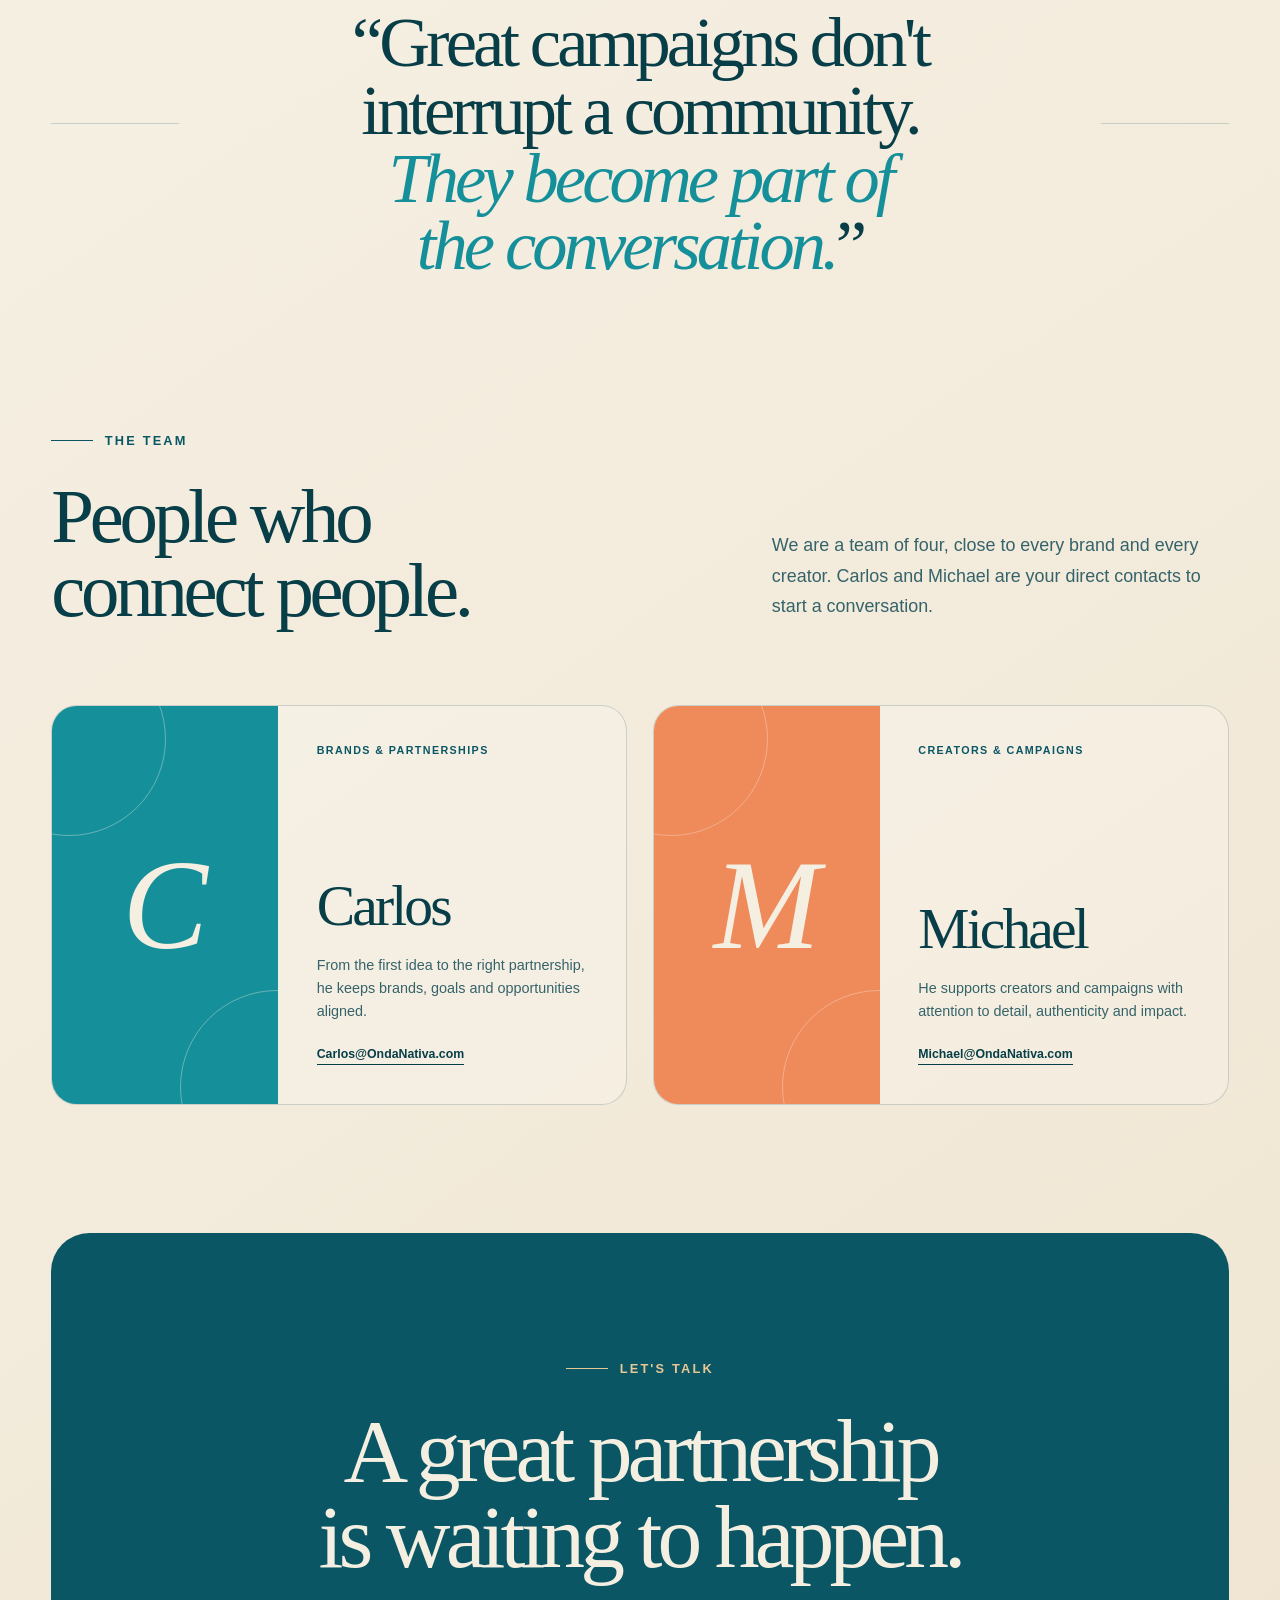
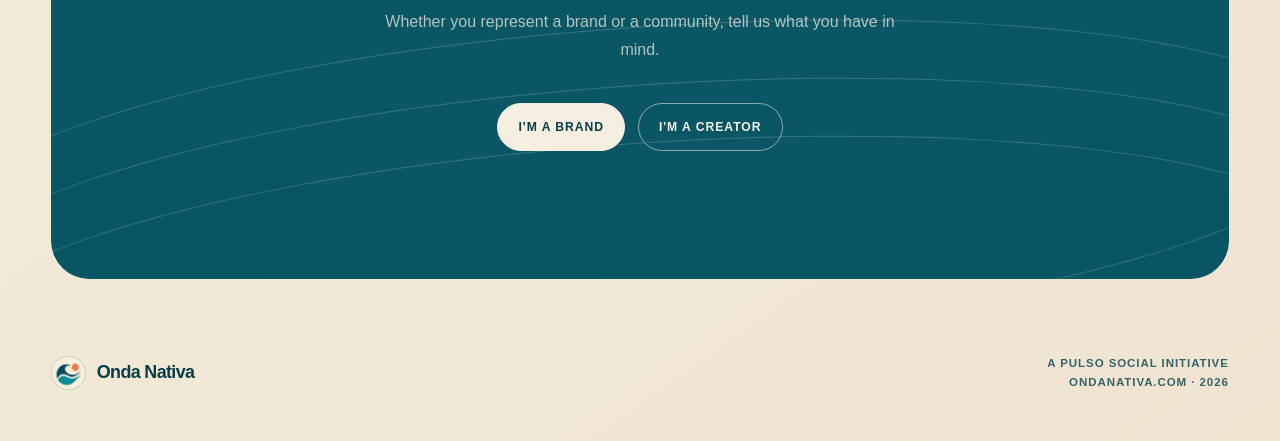
==== commit 84e81d16: "Fix logo sizing and add monochrome variant" ====
--- a/en/index.html
+++ b/en/index.html
@@ -39,7 +39,7 @@
     <link rel="alternate" hreflang="x-default" href="https://ondanativa.com/" />
     <link rel="icon" href="../assets/favicon.png?v=2" type="image/png" sizes="64x64" />
     <link rel="apple-touch-icon" href="../assets/apple-touch-icon.png?v=2" sizes="180x180" />
-    <link rel="stylesheet" href="../styles.css" />
+    <link rel="stylesheet" href="../styles.css?v=5" />
     <script src="../language.js"></script>
   </head>
 
@@ -50,7 +50,7 @@
       <header class="site-header" aria-label="Header">
         <a class="brand" href="./" aria-label="Onda Nativa, home page">
           <span class="brand-mark" aria-hidden="true">
-            <img src="../assets/brand/onda-nativa-logo-site-256.png" width="256" height="256" alt="" />
+            <img src="../assets/brand/onda-nativa-logo-site-256.png" width="34" height="34" alt="" style="display:block;width:2.15rem;height:2.15rem;max-width:2.15rem;max-height:2.15rem;object-fit:cover;border-radius:50%" />
           </span>
           <span>Onda Nativa</span>
         </a>
@@ -246,7 +246,7 @@
       <footer class="site-footer">
         <a class="brand footer-brand" href="./" aria-label="Onda Nativa, home page">
           <span class="brand-mark" aria-hidden="true">
-            <img src="../assets/brand/onda-nativa-logo-site-256.png" width="256" height="256" alt="" />
+            <img src="../assets/brand/onda-nativa-logo-site-256.png" width="34" height="34" alt="" style="display:block;width:2.15rem;height:2.15rem;max-width:2.15rem;max-height:2.15rem;object-fit:cover;border-radius:50%" />
           </span>
           <span>Onda Nativa</span>
         </a>
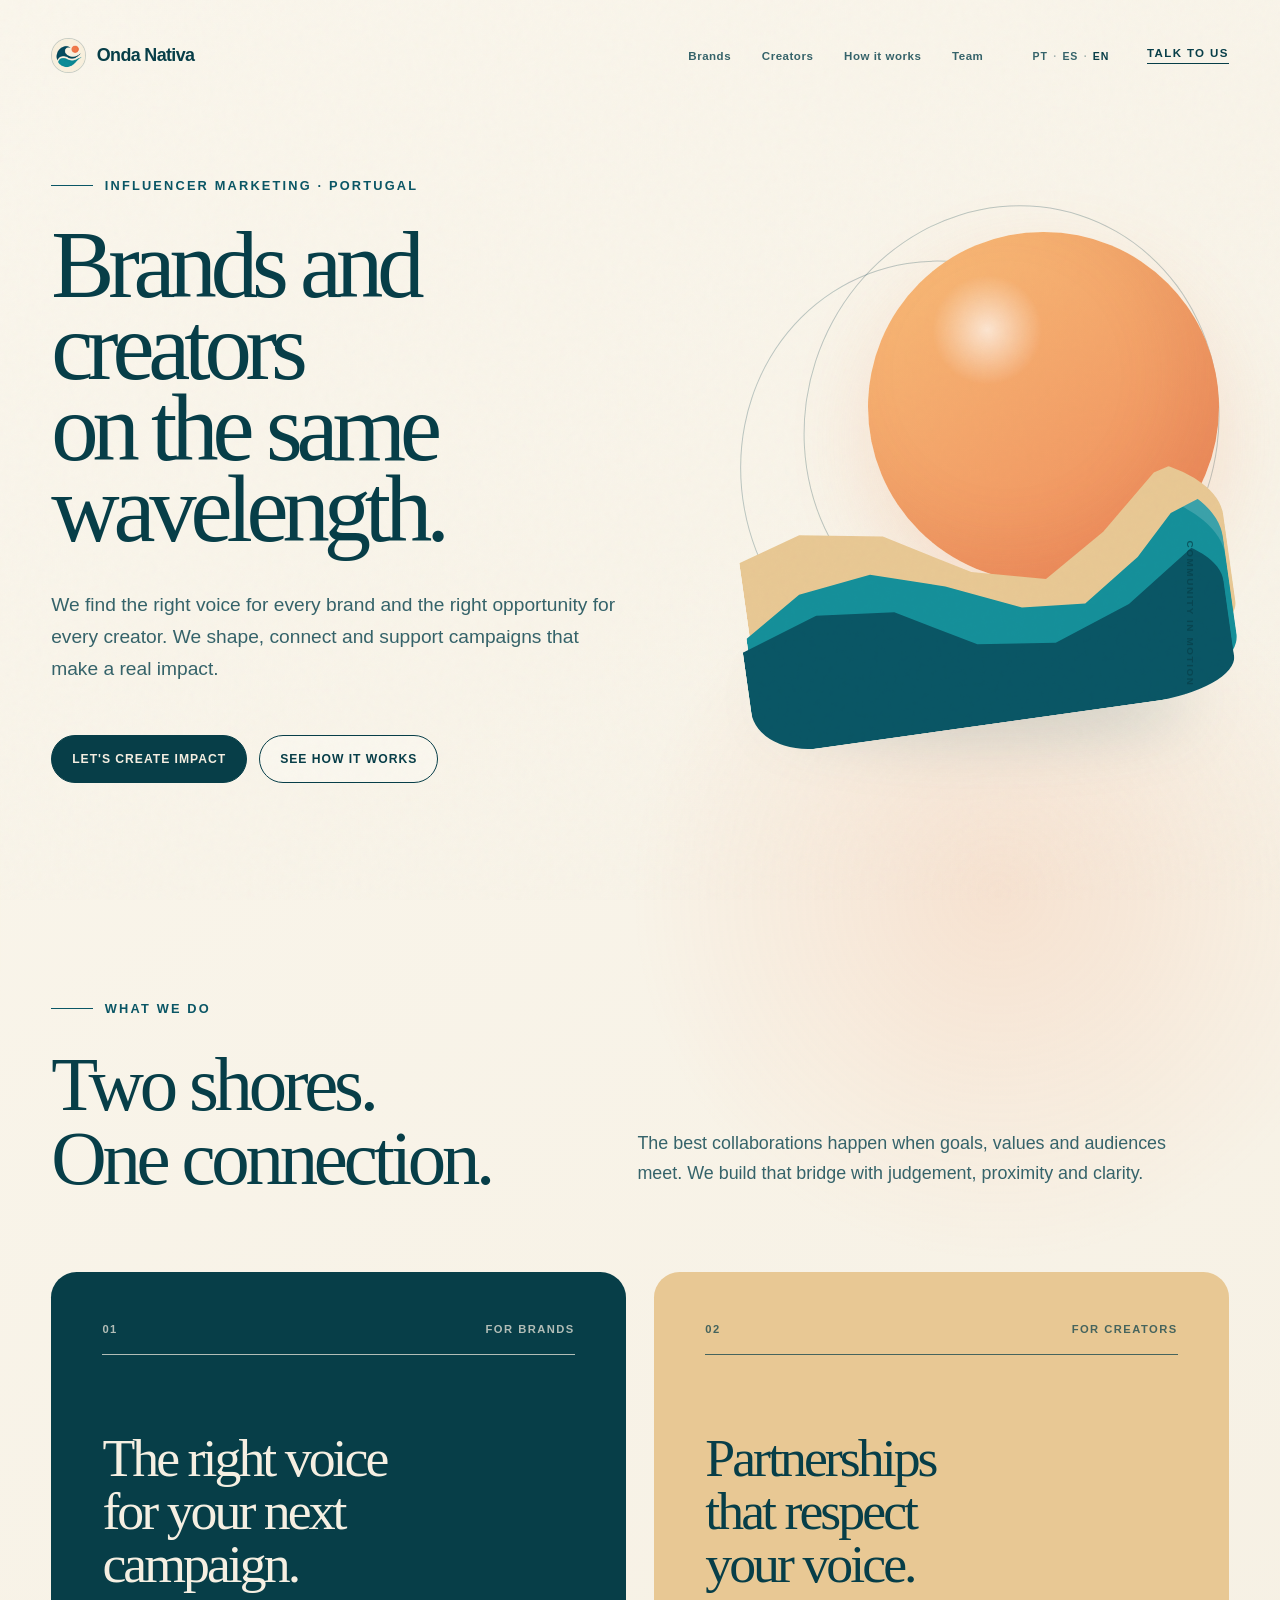
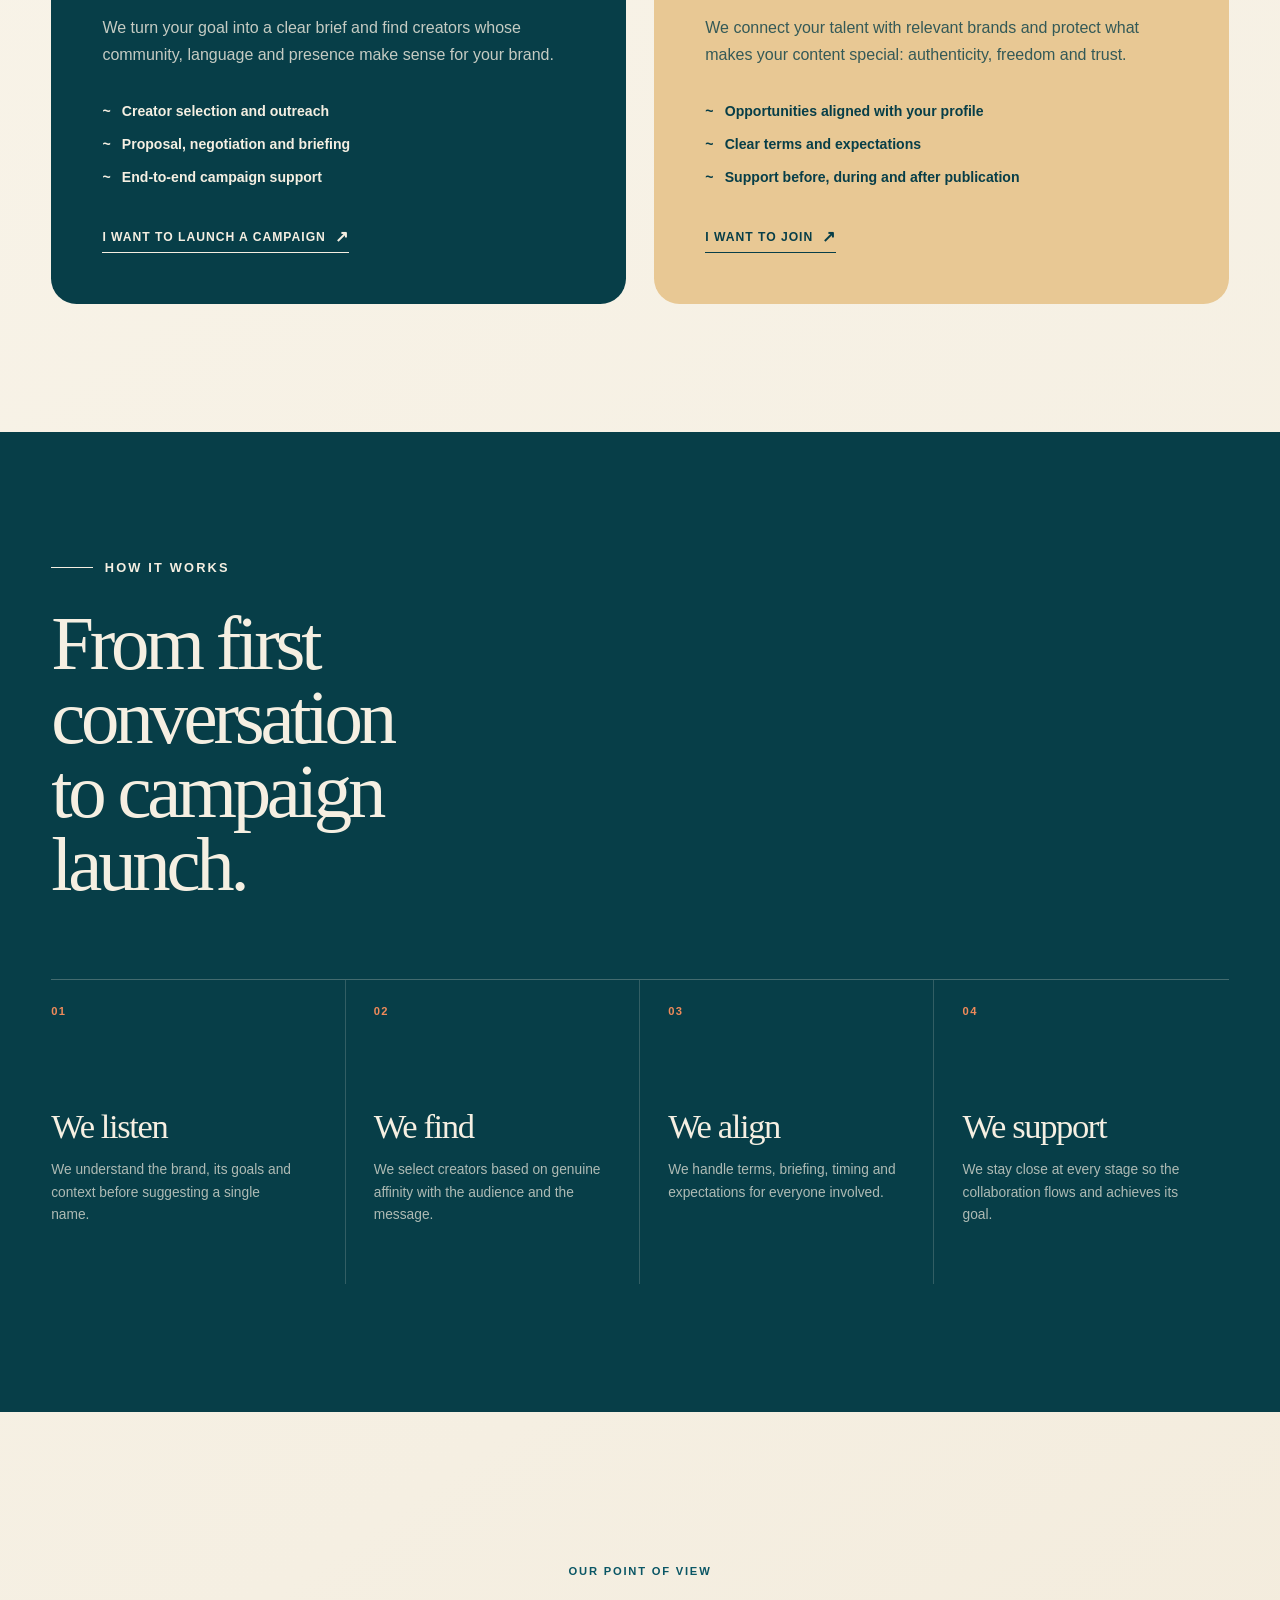
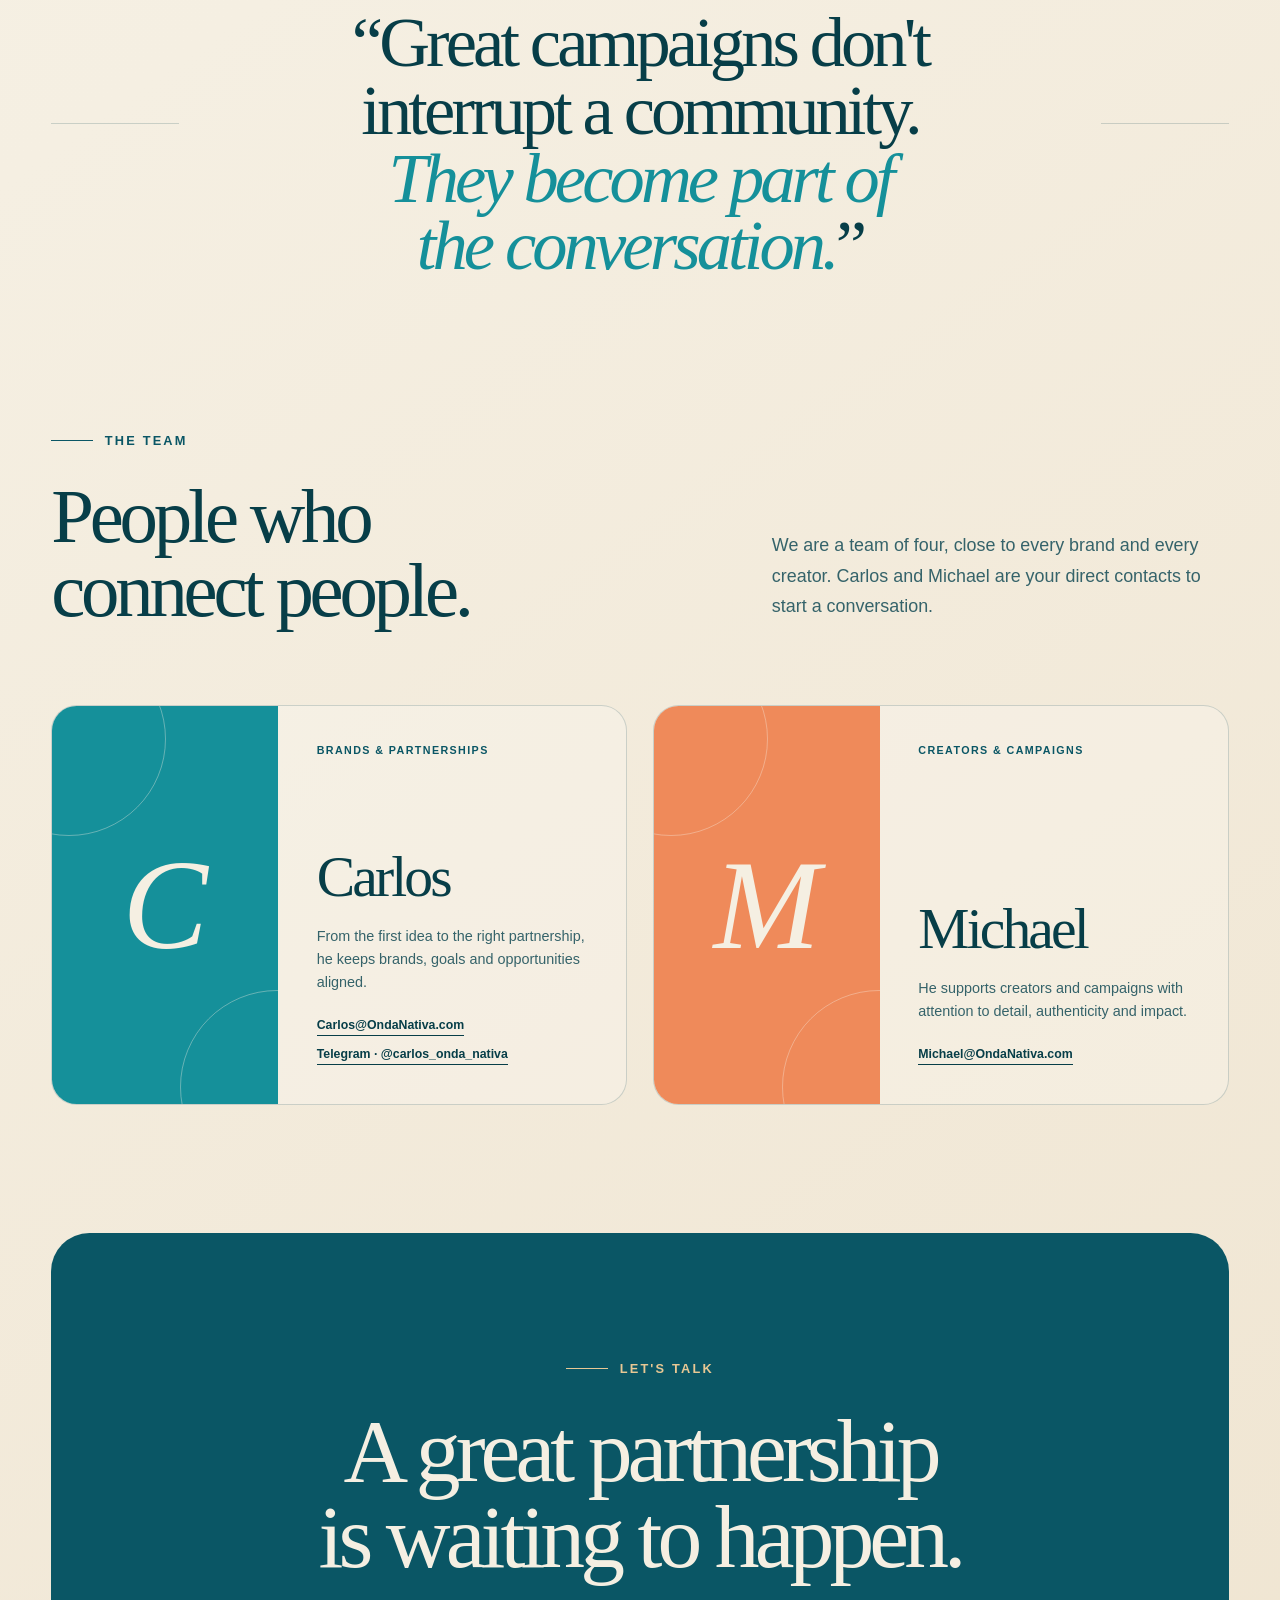
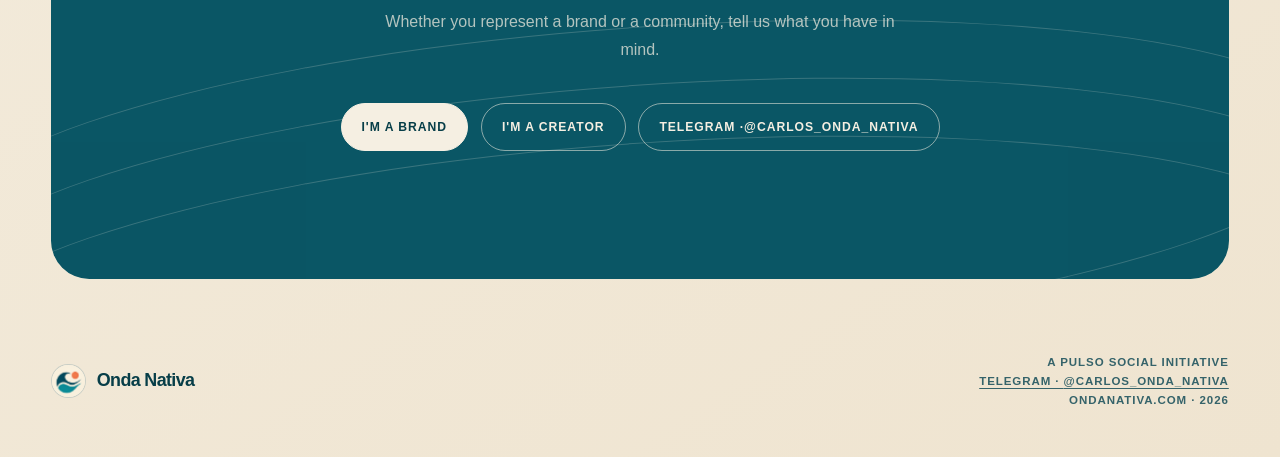
==== commit 0fd6b803: "Add Telegram contact across site" ====
--- a/en/index.html
+++ b/en/index.html
@@ -39,7 +39,7 @@
     <link rel="alternate" hreflang="x-default" href="https://ondanativa.com/" />
     <link rel="icon" href="../assets/favicon.png?v=2" type="image/png" sizes="64x64" />
     <link rel="apple-touch-icon" href="../assets/apple-touch-icon.png?v=2" sizes="180x180" />
-    <link rel="stylesheet" href="../styles.css?v=5" />
+    <link rel="stylesheet" href="../styles.css?v=6" />
     <script src="../language.js"></script>
   </head>
 
@@ -213,7 +213,10 @@
                 <p class="member-role">Brands &amp; Partnerships</p>
                 <h3>Carlos</h3>
                 <p>From the first idea to the right partnership, he keeps brands, goals and opportunities aligned.</p>
-                <a href="mailto:carlos@ondanativa.com">Carlos@OndaNativa.com</a>
+                <div class="member-links">
+                  <a href="mailto:carlos@ondanativa.com">Carlos@OndaNativa.com</a>
+                  <a href="https://t.me/carlos_onda_nativa">Telegram · <span translate="no">@carlos_onda_nativa</span></a>
+                </div>
               </div>
             </article>
 
@@ -239,6 +242,7 @@
           <div class="contact-actions">
             <a class="button button-cream" href="mailto:carlos@ondanativa.com?subject=I%20represent%20a%20brand">I'm a brand</a>
             <a class="button button-outline-light" href="mailto:michael@ondanativa.com?subject=I%20am%20a%20creator">I'm a creator</a>
+            <a class="button button-outline-light" href="https://t.me/carlos_onda_nativa" aria-label="Contact Onda Nativa on Telegram">Telegram · <span translate="no">@carlos_onda_nativa</span></a>
           </div>
         </section>
       </main>
@@ -252,6 +256,7 @@
         </a>
         <div class="footer-meta">
           <p>A Pulso Social initiative</p>
+          <p><a href="https://t.me/carlos_onda_nativa">Telegram · <span translate="no">@carlos_onda_nativa</span></a></p>
           <p>ondanativa.com <span aria-hidden="true">·</span> 2026</p>
         </div>
       </footer>
--- a/styles.css
+++ b/styles.css
@@ -816,6 +816,12 @@
   text-decoration: none;
 }
 
+.member-links {
+  display: grid;
+  gap: 0.7rem;
+  justify-items: start;
+}
+
 .contact-section {
   position: relative;
   width: calc(100% - (2 * var(--page-padding)));
@@ -854,6 +860,7 @@
   position: relative;
   z-index: 2;
   display: flex;
+  flex-wrap: wrap;
   justify-content: center;
   gap: 0.8rem;
   margin-top: 2.5rem;
@@ -916,6 +923,15 @@
   justify-items: end;
 }
 
+.footer-meta a {
+  color: inherit;
+  text-underline-offset: 0.22em;
+}
+
+.footer-meta a:hover {
+  color: var(--ink);
+}
+
 a:focus-visible {
   outline: 3px solid var(--sun);
   outline-offset: 4px;
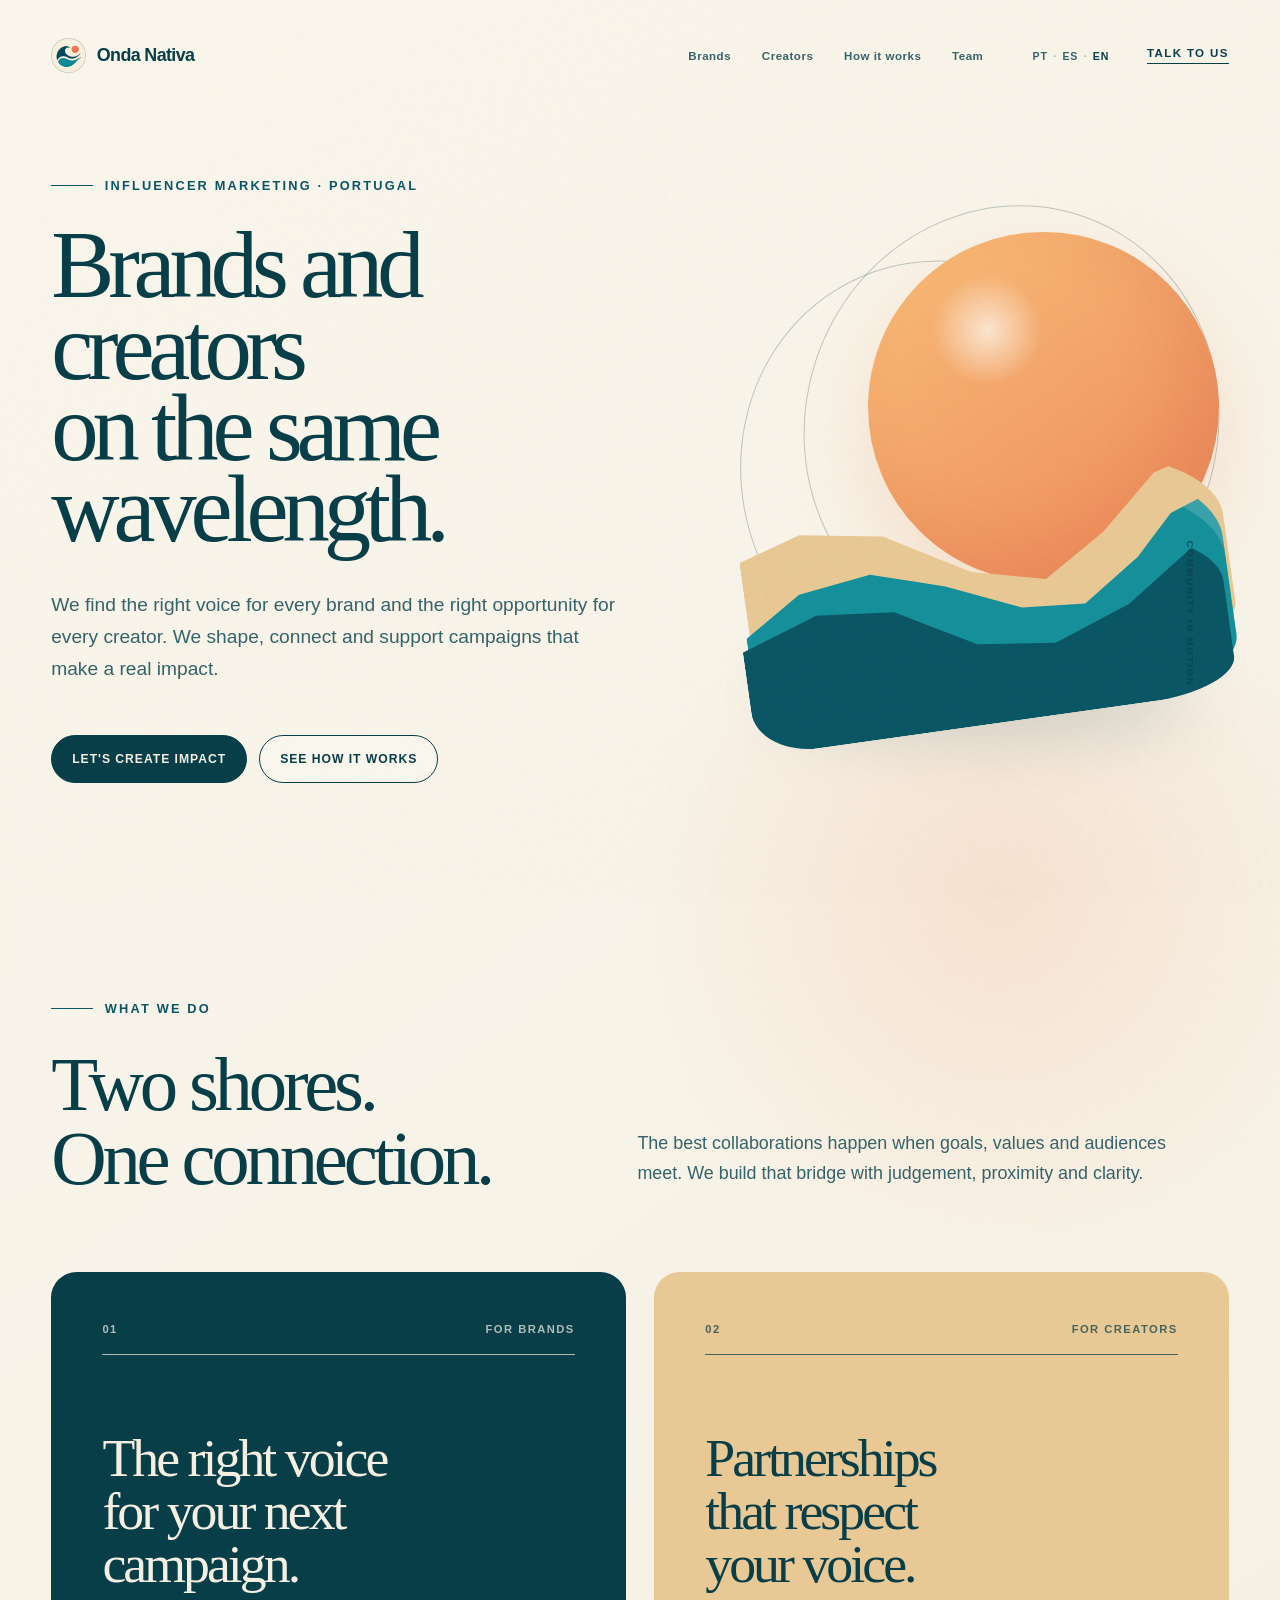
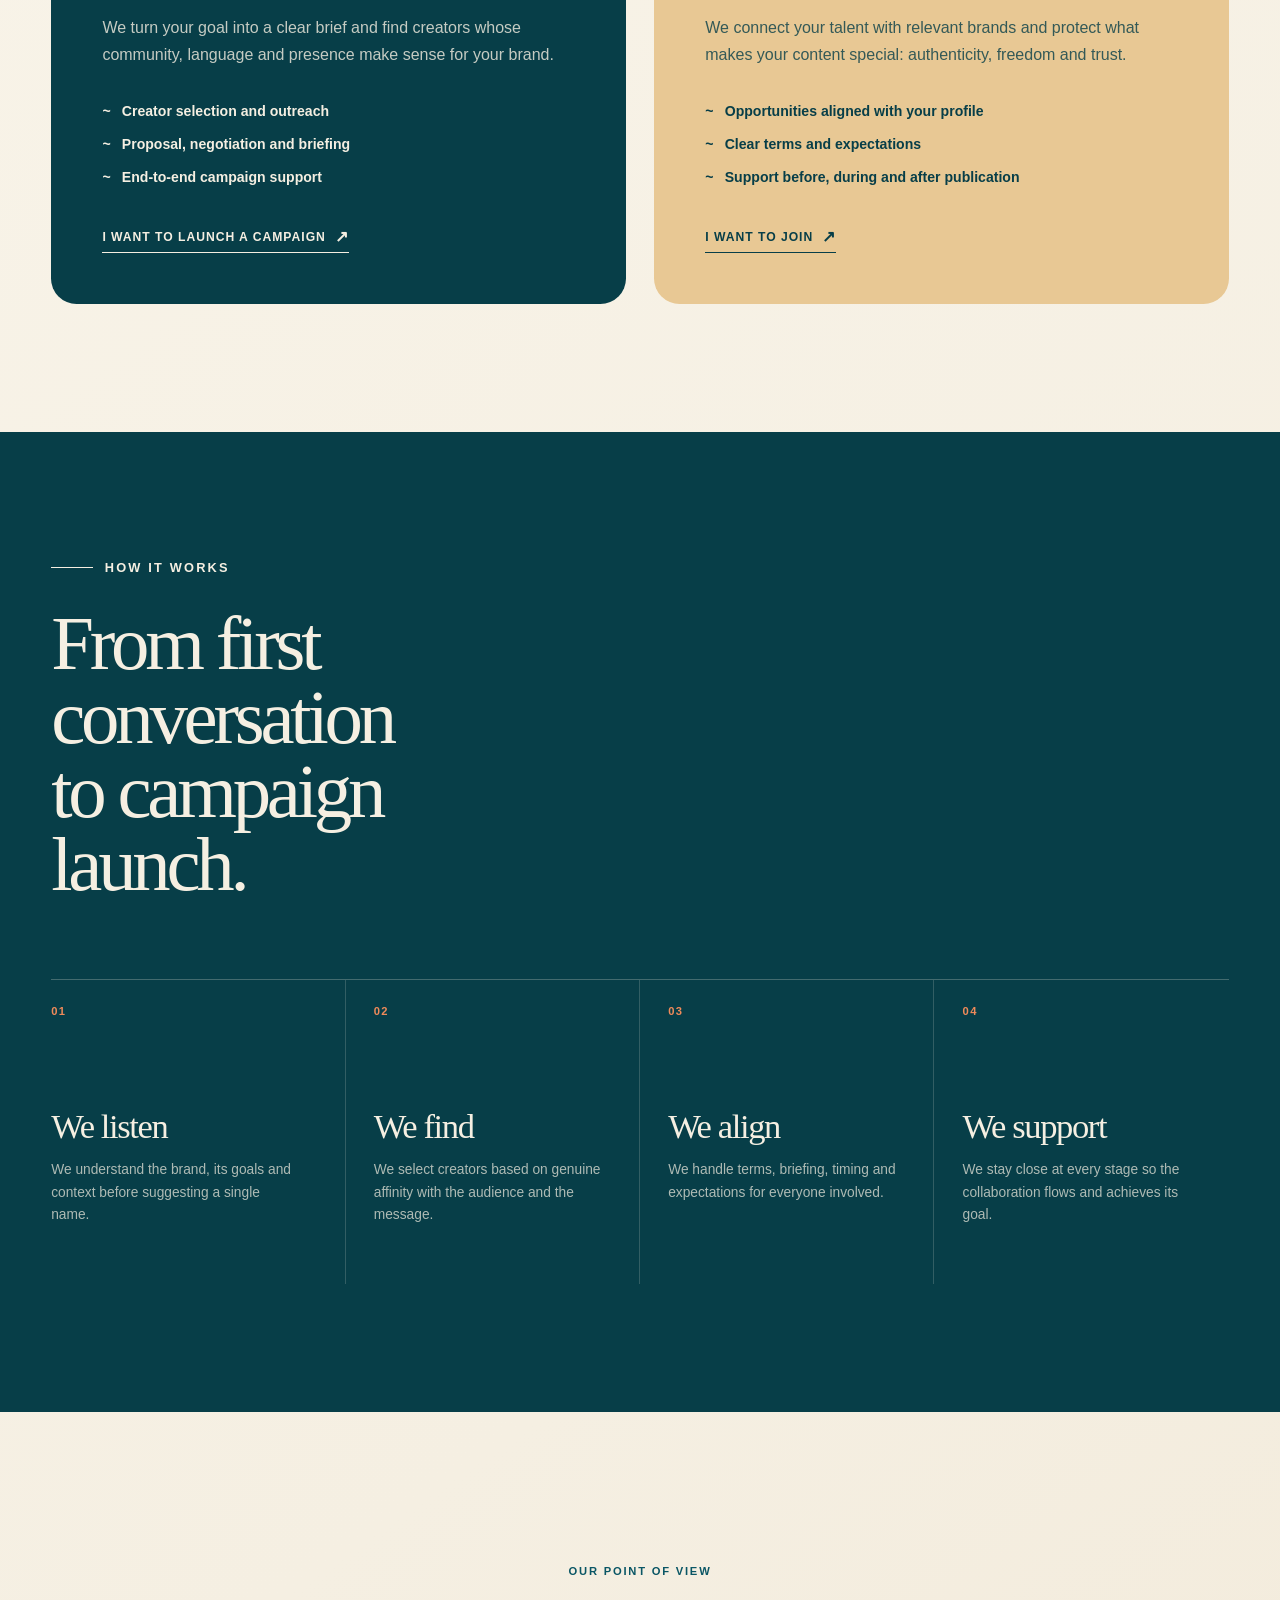
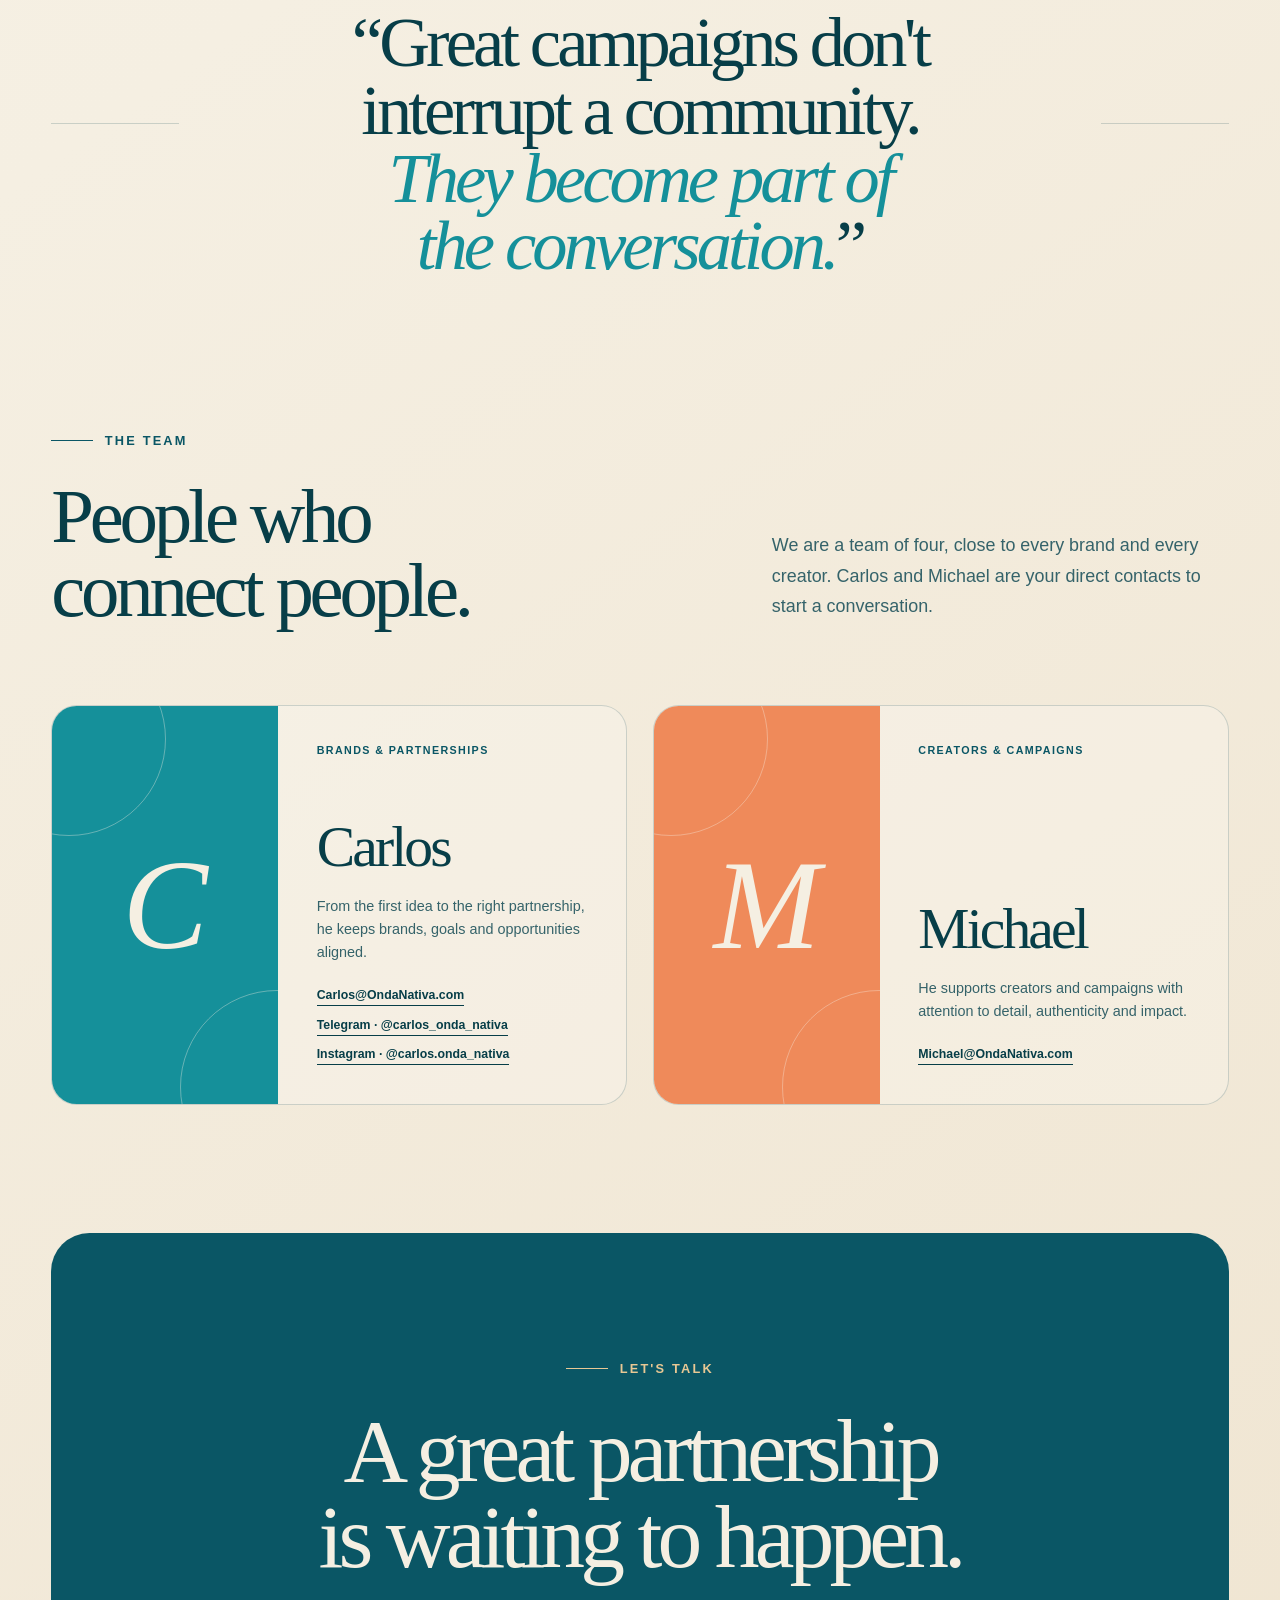
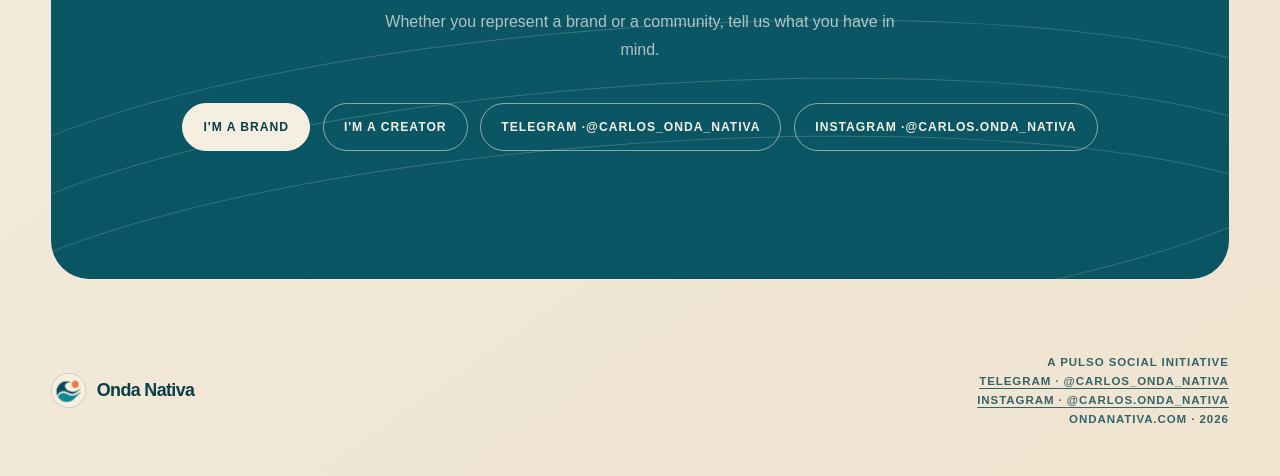
==== commit 3ab664b2: "Add Instagram contact across site" ====
--- a/en/index.html
+++ b/en/index.html
@@ -216,6 +216,7 @@
                 <div class="member-links">
                   <a href="mailto:carlos@ondanativa.com">Carlos@OndaNativa.com</a>
                   <a href="https://t.me/carlos_onda_nativa">Telegram · <span translate="no">@carlos_onda_nativa</span></a>
+                  <a href="https://www.instagram.com/carlos.onda_nativa/">Instagram · <span translate="no">@carlos.onda_nativa</span></a>
                 </div>
               </div>
             </article>
@@ -243,6 +244,7 @@
             <a class="button button-cream" href="mailto:carlos@ondanativa.com?subject=I%20represent%20a%20brand">I'm a brand</a>
             <a class="button button-outline-light" href="mailto:michael@ondanativa.com?subject=I%20am%20a%20creator">I'm a creator</a>
             <a class="button button-outline-light" href="https://t.me/carlos_onda_nativa" aria-label="Contact Onda Nativa on Telegram">Telegram · <span translate="no">@carlos_onda_nativa</span></a>
+            <a class="button button-outline-light" href="https://www.instagram.com/carlos.onda_nativa/" aria-label="View Onda Nativa on Instagram">Instagram · <span translate="no">@carlos.onda_nativa</span></a>
           </div>
         </section>
       </main>
@@ -257,6 +259,7 @@
         <div class="footer-meta">
           <p>A Pulso Social initiative</p>
           <p><a href="https://t.me/carlos_onda_nativa">Telegram · <span translate="no">@carlos_onda_nativa</span></a></p>
+          <p><a href="https://www.instagram.com/carlos.onda_nativa/">Instagram · <span translate="no">@carlos.onda_nativa</span></a></p>
           <p>ondanativa.com <span aria-hidden="true">·</span> 2026</p>
         </div>
       </footer>
